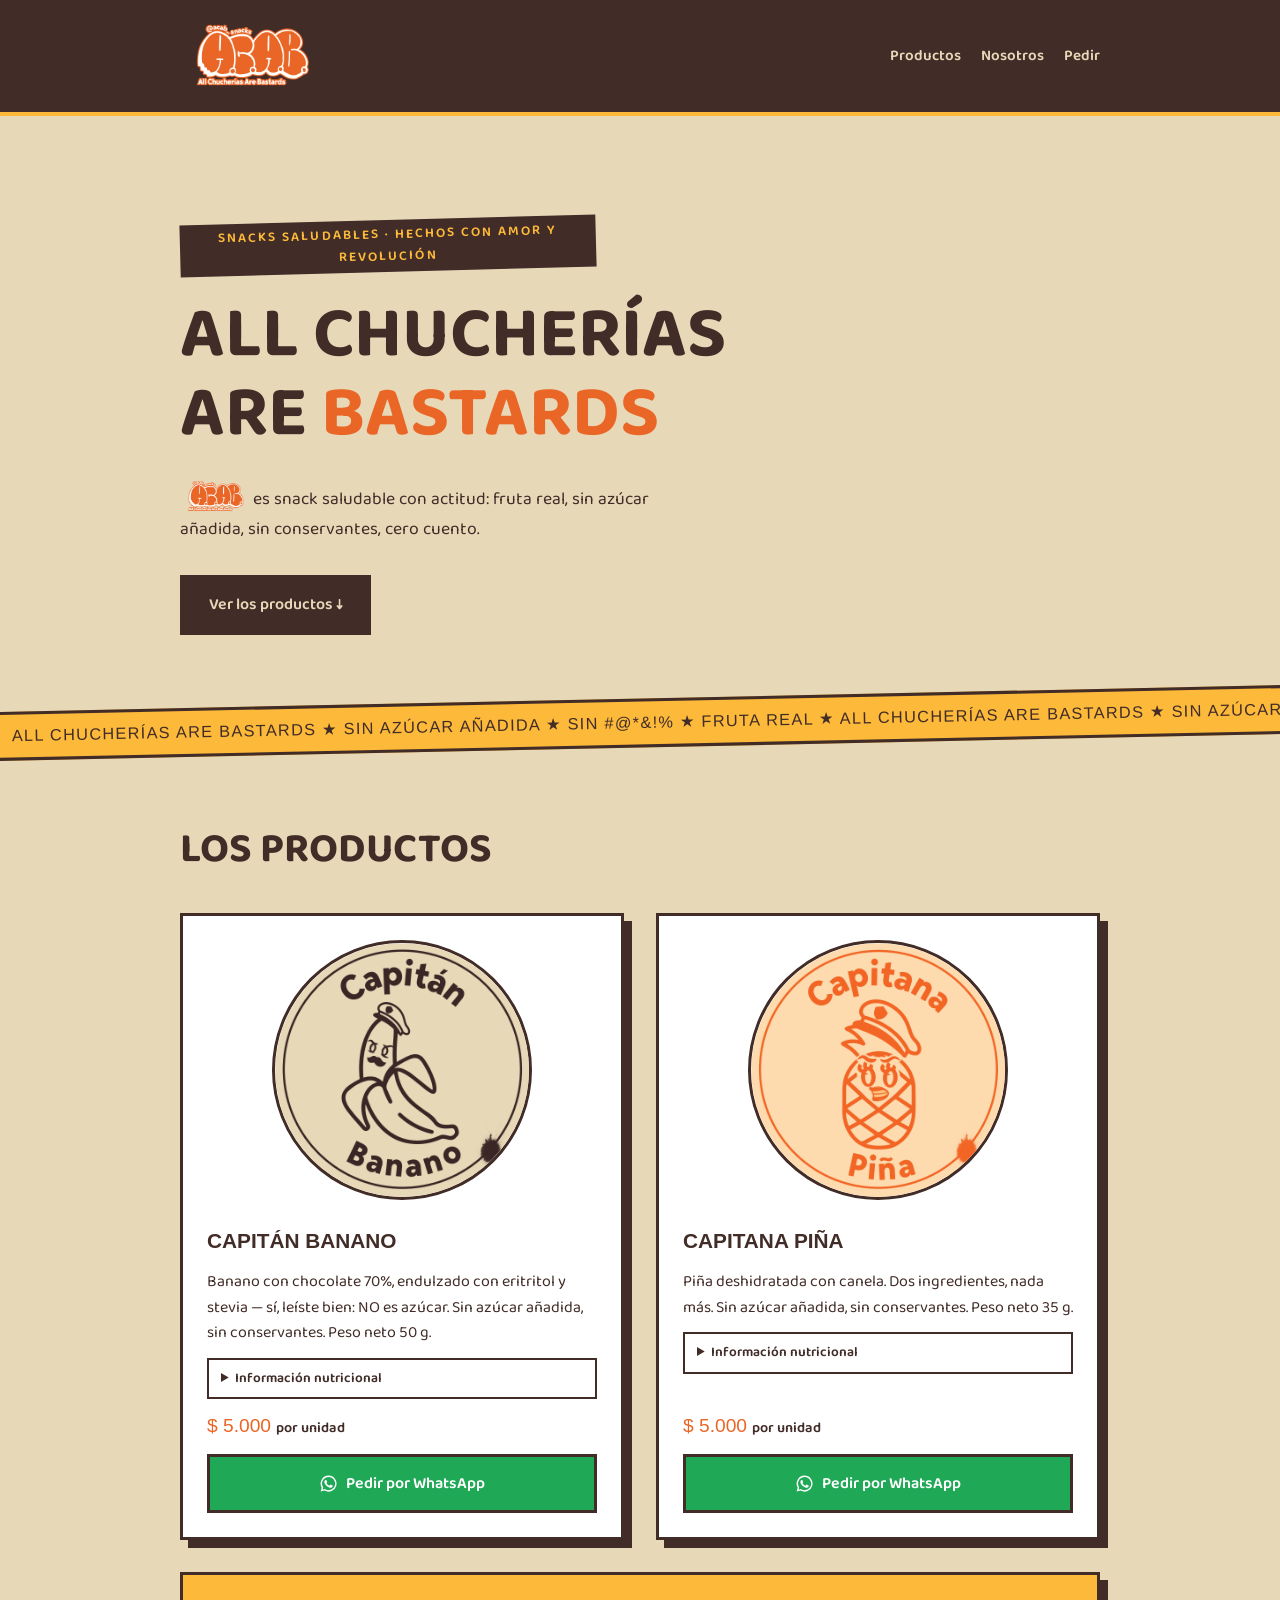
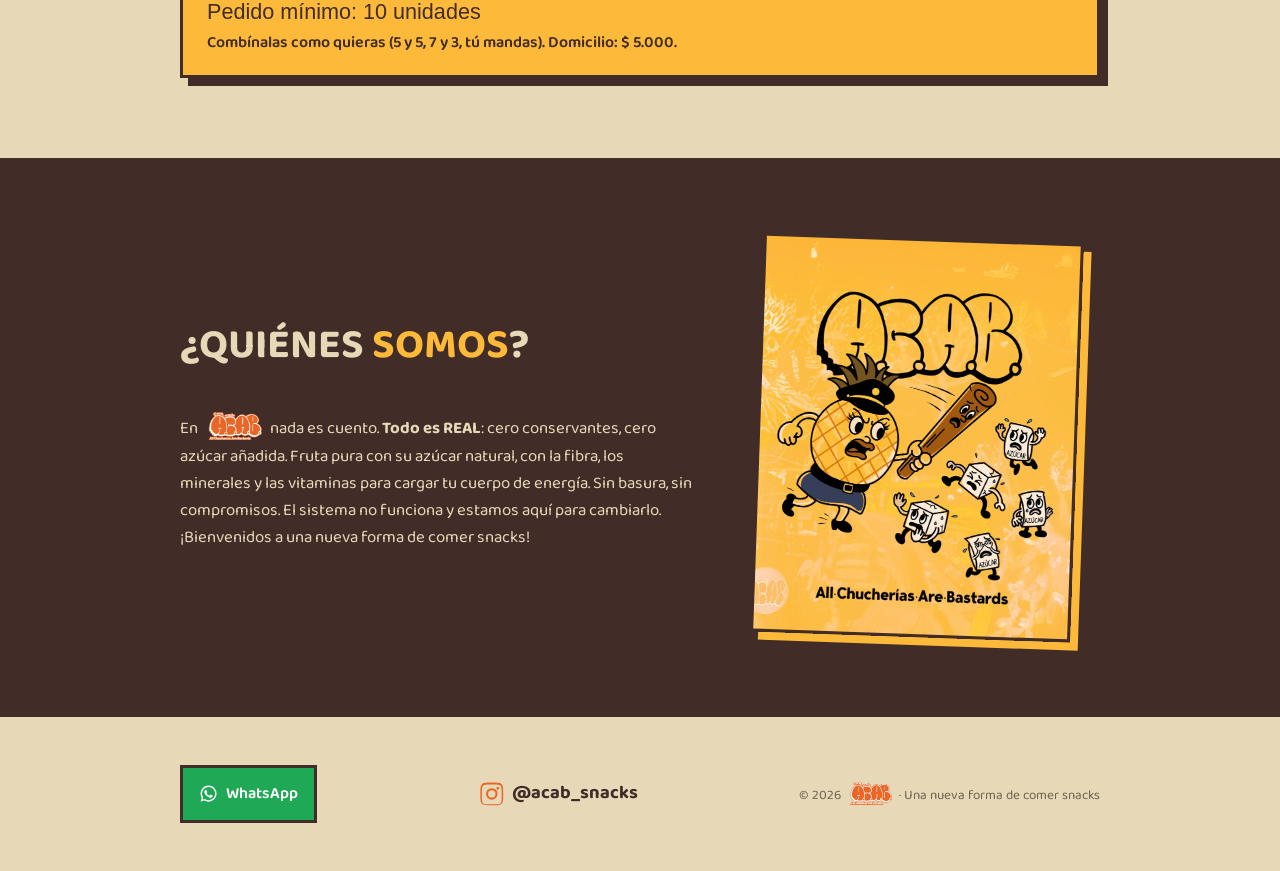
==== index.html @ b8d3a930 "Dejar el domicilio escueto: Domicilio: $5.000 Co-Authored-By: Claude Fable 5 <noreply@anthropic.com>" ====
<!doctype html>
<html lang="es">
<head>
<meta charset="utf-8">
<meta name="viewport" content="width=device-width, initial-scale=1">
<title>ACAB — All Chucherías Are Bastards | Snacks saludables</title>
<meta name="description" content="ACAB: snacks saludables con actitud. Fruta real, sin azúcar añadida, cero cuento. Pide por WhatsApp.">

<!-- ============================================================
  DATOS EDITABLES POR LOS DUEÑOS:
  - WHATSAPP: constante en el <script> al final.
  - PRECIOS: los <p class="precio"> y la .nota-pedido (cambian en 2027).
  - Colores: variables :root. Fuente de todo lo demás: brand/.
============================================================ -->

<link rel="preconnect" href="https://fonts.googleapis.com">
<link rel="preconnect" href="https://fonts.gstatic.com" crossorigin>
<link href="https://fonts.googleapis.com/css2?family=Permanent+Marker&family=Baloo+2:wght@400;600;700&display=swap" rel="stylesheet">

<style>
  :root{
    /* Colores de marca (muestreados de brand/: logo y empaques) */
    --tinta:   #412C27;   /* marrón chocolate (logo empaque) */
    --papel:   #E7D8B8;   /* crema (sello Capitán Banano) */
    --tape:    #FCB93A;   /* amarillo piña */
    --acento:  #EA6627;   /* naranja logo */
    --wa:      #1fa855;   /* verde WhatsApp */
  }
  *{ box-sizing:border-box; margin:0; padding:0; }
  html{ scroll-behavior:smooth; }
  body{
    font-family:"Baloo 2", system-ui, sans-serif;
    background:var(--papel);
    color:var(--tinta);
    line-height:1.6;
    overflow-x:hidden; /* la cinta rotada sobresale del viewport */
  }
  h1,h2,.display{ font-family:"Permanent Marker", "Baloo 2", sans-serif; line-height:1.1; text-transform:uppercase; }
  a{ color:inherit; }
  :focus-visible{ outline:3px solid var(--acento); outline-offset:3px; }
  .wrap{ max-width:960px; margin:0 auto; padding:0 1.25rem; }
  .acab-inline{ height:2.1em; width:auto; vertical-align:-.65em; }

  /* ---------- header ---------- */
  header{
    position:sticky; top:0; z-index:10;
    background:var(--tinta); color:var(--papel);
    border-bottom:4px solid var(--tape);
  }
  header .wrap{ display:flex; align-items:center; justify-content:space-between; padding:.75rem 1.25rem; }
  .logo img{ display:block; height:88px; width:auto; padding:.4rem 0; }
  @media (max-width:560px){
    .logo img{ height:56px; }
    nav{ gap:.75rem; }
    nav a{ font-size:.85rem; }
  }
  nav{ display:flex; gap:1.25rem; align-items:center; }
  nav a{ text-decoration:none; font-weight:600; font-size:.95rem; }
  nav a:hover{ color:var(--tape); }

  /* ---------- hero ---------- */
  .hero{ padding:5rem 0 4rem; }
  .hero .eyebrow{
    display:inline-block; background:var(--tinta); color:var(--tape);
    font-weight:600; font-size:.85rem; letter-spacing:.15em; text-transform:uppercase;
    text-align:center; padding:.25rem .75rem; margin-bottom:1.5rem; transform:rotate(-1.5deg);
  }
  .hero h1{ font-size:clamp(2.4rem, 7vw, 4.5rem); max-width:14ch; }
  .hero h1 span{ color:var(--acento); }
  .hero p{ max-width:52ch; margin:1.5rem 0 2rem; font-size:1.1rem; }
  .btn{
    display:inline-block; text-decoration:none; font-weight:600;
    background:var(--tinta); color:var(--papel);
    padding:.9rem 1.6rem; border:3px solid var(--tinta);
  }
  .btn:hover{ background:var(--papel); color:var(--tinta); }

  /* ---------- cinta marquee (elemento firma) ---------- */
  .tape{
    background:var(--tape); color:var(--tinta);
    border-top:3px solid var(--tinta); border-bottom:3px solid var(--tinta);
    transform:rotate(-1.2deg) scale(1.02);
    overflow:hidden; white-space:nowrap; padding:.5rem 0 .5rem 1.5rem;
    font-family:"Permanent Marker",sans-serif; text-transform:uppercase; font-size:1rem; letter-spacing:.08em;
  }
  .tape span{ display:inline-block; animation:cinta 55s linear infinite; }
  @keyframes cinta{ from{transform:translateX(0)} to{transform:translateX(-50%)} }
  @media (prefers-reduced-motion: reduce){
    .tape span{ animation:none; }
    html{ scroll-behavior:auto; }
  }

  /* ---------- productos ---------- */
  .productos{ padding:5rem 0; }
  .productos h2, .nosotros h2{ font-size:clamp(1.8rem,4vw,2.6rem); margin-bottom:2.5rem; }
  .grid{ display:grid; grid-template-columns:1fr 1fr; gap:2rem; }
  @media (max-width:700px){ .grid{ grid-template-columns:1fr; } }
  .producto{
    border:3px solid var(--tinta); background:#fff;
    display:flex; flex-direction:column;
    box-shadow:8px 8px 0 var(--tinta);
  }
  .producto > img{
    aspect-ratio:1; width:65%; max-width:260px; object-fit:cover;
    margin:1.5rem auto 0; border-radius:50%;
    border:3px solid var(--tinta);
  }
  .producto .info{ padding:1.5rem; display:flex; flex-direction:column; gap:.75rem; flex:1; }
  .producto h3{ font-family:"Permanent Marker",sans-serif; text-transform:uppercase; font-size:1.3rem; }
  .precio{ font-family:"Permanent Marker",sans-serif; color:var(--acento); font-size:1.2rem; margin-top:auto; }
  .precio small{ font-family:"Baloo 2",sans-serif; color:var(--tinta); font-weight:600; font-size:.75em; }

  /* etiqueta nutricional desplegable */
  .nutri{ font-size:.85rem; border:2px solid var(--tinta); }
  .nutri summary{ cursor:pointer; font-weight:600; padding:.5rem .75rem; }
  .nutri[open] summary{ border-bottom:2px solid var(--tinta); }
  .nutri > div{ padding:.5rem .75rem .75rem; }
  .nutri table{ width:100%; border-collapse:collapse; margin:.25rem 0 .5rem; }
  .nutri td, .nutri th{ padding:.15rem 0; border-bottom:1px solid #d9cfb5; text-align:left; }
  .nutri td:nth-child(2), .nutri th:nth-child(2),
  .nutri td:nth-child(3), .nutri th:nth-child(3){ text-align:right; white-space:nowrap; }

  .nota-pedido{
    margin-top:2rem; padding:1.25rem 1.5rem;
    background:var(--tape); border:3px solid var(--tinta);
    box-shadow:8px 8px 0 var(--tinta); font-weight:600;
  }
  .nota-pedido strong{ display:block; font-family:"Permanent Marker",sans-serif; font-size:1.35rem; font-weight:400; }
  .btn-wa{
    display:flex; align-items:center; justify-content:center; gap:.5rem;
    text-decoration:none; font-weight:600;
    background:var(--wa); color:#fff; padding:.85rem 1rem;
    border:3px solid var(--tinta);
  }
  .btn-wa:hover{ filter:brightness(1.1); }
  .btn-wa svg{ width:1.2em; height:1.2em; fill:currentColor; }

  /* ---------- nosotros ---------- */
  .nosotros{ background:var(--tinta); color:var(--papel); padding:5rem 0; }
  .nosotros .wrap{ display:grid; grid-template-columns:1.4fr 1fr; gap:2.5rem; align-items:center; }
  @media (max-width:700px){ .nosotros .wrap{ grid-template-columns:1fr; } }
  .nosotros h2 span{ color:var(--tape); }
  .nosotros p{ max-width:60ch; font-size:1.05rem; }
  .nosotros .sticker{
    width:100%; max-width:320px; justify-self:center;
    border:3px solid var(--tinta); box-shadow:8px 8px 0 var(--tape);
    transform:rotate(2deg);
  }

  /* instagram footer */
  .ig{ display:inline-flex; align-items:center; gap:.45rem; font-weight:700; font-size:1.15rem; text-decoration:none; }
  .ig:hover{ color:var(--acento); }
  .ig svg{ width:1.5em; height:1.5em; fill:var(--acento); }

  /* ---------- footer ---------- */
  footer{ padding:3rem 0; }
  footer .wrap{ display:flex; flex-wrap:wrap; gap:1rem; justify-content:space-between; align-items:center; }
  footer small{ color:#6b6250; }
</style>
</head>
<body>

<header>
  <div class="wrap">
    <a class="logo" href="#"><img src="assets/img/logo.png" alt="ACAB — All Chucherías Are Bastards"></a>
    <nav>
      <a href="#productos">Productos</a>
      <a href="#nosotros">Nosotros</a>
      <a href="#" data-wa data-msg="Hola, quiero hacer un pedido de 10 unidades: 5 Capitán Banano y 5 Capitana Piña">Pedir</a>
    </nav>
  </div>
</header>

<main>
  <section class="hero">
    <div class="wrap">
      <p class="eyebrow">Snacks saludables · Hechos con amor y revolución</p>
      <h1>All Chucherías Are <span>Bastards</span></h1>
      <p><img class="acab-inline" src="assets/img/logo.png" alt="ACAB"> es snack
      saludable con actitud: fruta real, sin azúcar añadida, sin conservantes, cero cuento.</p>
      <a class="btn" href="#productos">Ver los productos ↓</a>
    </div>
  </section>

  <div class="tape" aria-hidden="true">
    <span>ALL CHUCHERÍAS ARE BASTARDS ★ SIN AZÚCAR AÑADIDA ★ SIN #@*&amp;!% ★ FRUTA REAL ★ ALL CHUCHERÍAS ARE BASTARDS ★ SIN AZÚCAR AÑADIDA ★ SIN #@*&amp;!% ★ FRUTA REAL ★ ALL CHUCHERÍAS ARE BASTARDS ★ SIN AZÚCAR AÑADIDA ★ SIN #@*&amp;!% ★ FRUTA REAL ★ ALL CHUCHERÍAS ARE BASTARDS ★ SIN AZÚCAR AÑADIDA ★ SIN #@*&amp;!% ★ FRUTA REAL ★&nbsp;</span>
  </div>

  <section class="productos" id="productos">
    <div class="wrap">
      <h2>Los productos</h2>
      <div class="grid">

        <article class="producto">
          <img src="assets/img/sello-banano.png" alt="Sello de Capitán Banano: un banano con gorra de capitán y bigote">
          <div class="info">
            <h3>Capitán Banano</h3>
            <p>Banano con chocolate 70%, endulzado con eritritol y stevia — sí, leíste
            bien: NO es azúcar. Sin azúcar añadida, sin conservantes. Peso neto 50&nbsp;g.</p>
            <details class="nutri">
              <summary>Información nutricional</summary>
              <div>
                <p>Tamaño de porción: 1 paquete (50 g)</p>
                <table>
                  <tr><th></th><th>Cantidad</th><th>% VD</th></tr>
                  <tr><td>Calorías</td><td>172.6 kcal</td><td>–</td></tr>
                  <tr><td>Grasa total</td><td>3.1 g</td><td>5%</td></tr>
                  <tr><td>Grasas saturadas</td><td>2.0 g</td><td>10%</td></tr>
                  <tr><td>Carbohidratos</td><td>39.4 g</td><td>14%</td></tr>
                  <tr><td>Fructosa</td><td>19.6 g</td><td>40%</td></tr>
                  <tr><td>Azúcar añadida</td><td>0 g</td><td>0%</td></tr>
                  <tr><td>Fibra</td><td>4.8 g</td><td>18%</td></tr>
                  <tr><td>Proteína</td><td>2.1 g</td><td>4%</td></tr>
                  <tr><td>Vitamina C</td><td>2.9 mg</td><td>3%</td></tr>
                  <tr><td>Calcio</td><td>6.3 mg</td><td>0%</td></tr>
                  <tr><td>Potasio</td><td>619.4 mg</td><td>13%</td></tr>
                  <tr><td>Fósforo</td><td>30.8 mg</td><td>3%</td></tr>
                  <tr><td>Hierro</td><td>0.7 mg</td><td>4%</td></tr>
                </table>
                <p><strong>Ingredientes:</strong> banano, chocolate 70%
                (masa de cacao, eritritol y stevia).</p>
              </div>
            </details>
            <p class="precio">$ 5.000 <small>por unidad</small></p>
            <a class="btn-wa" href="#" data-wa data-msg="Hola, quiero pedir 10 unidades de Capitán Banano">
              <svg viewBox="0 0 24 24" aria-hidden="true"><path d="M12 2a10 10 0 0 0-8.6 15.1L2 22l5-1.3A10 10 0 1 0 12 2Zm0 18.2a8.2 8.2 0 0 1-4.2-1.2l-.3-.2-3 .8.8-2.9-.2-.3A8.2 8.2 0 1 1 12 20.2Zm4.5-6.1c-.2-.1-1.5-.7-1.7-.8s-.4-.1-.6.1-.6.8-.8 1-.3.2-.5.1a6.7 6.7 0 0 1-2-1.2 7.5 7.5 0 0 1-1.4-1.7c-.1-.2 0-.4.1-.5l.4-.4.2-.4a.5.5 0 0 0 0-.4c0-.1-.6-1.4-.8-1.9s-.4-.4-.6-.4h-.5a1 1 0 0 0-.7.3 2.9 2.9 0 0 0-.9 2.1 5 5 0 0 0 1 2.7 11.4 11.4 0 0 0 4.4 3.9 14.8 14.8 0 0 0 1.5.5 3.6 3.6 0 0 0 1.6.1 2.7 2.7 0 0 0 1.7-1.2 2.1 2.1 0 0 0 .2-1.2c-.1-.1-.2-.2-.4-.3Z"/></svg>
              Pedir por WhatsApp
            </a>
          </div>
        </article>

        <article class="producto">
          <img src="assets/img/sello-pina.png" alt="Sello de Capitana Piña: una piña con gorra de capitana">
          <div class="info">
            <h3>Capitana Piña</h3>
            <p>Piña deshidratada con canela. Dos ingredientes, nada más. Sin azúcar
            añadida, sin conservantes. Peso neto 35&nbsp;g.</p>
            <details class="nutri">
              <summary>Información nutricional</summary>
              <div>
                <p>Tamaño de porción: 1 paquete (35 g)</p>
                <table>
                  <tr><th></th><th>Cantidad</th><th>% VD</th></tr>
                  <tr><td>Calorías</td><td>100.1 kcal</td><td>–</td></tr>
                  <tr><td>Grasa total</td><td>0.2 g</td><td>0%</td></tr>
                  <tr><td>Carbohidratos</td><td>27.0 g</td><td>10%</td></tr>
                  <tr><td>Fructosa</td><td>19.2 g</td><td>39%</td></tr>
                  <tr><td>Azúcar añadida</td><td>0 g</td><td>0%</td></tr>
                  <tr><td>Fibra</td><td>3.4 g</td><td>13%</td></tr>
                  <tr><td>Proteína</td><td>1.2 g</td><td>2%</td></tr>
                  <tr><td>Sodio</td><td>2.2 mg</td><td>0%</td></tr>
                  <tr><td>Vitamina C</td><td>92.8 mg</td><td>104%</td></tr>
                  <tr><td>Cobre</td><td>0.2 mg</td><td>12%</td></tr>
                  <tr><td>Potasio</td><td>211.5 mg</td><td>5%</td></tr>
                  <tr><td>Magnesio</td><td>23.3 mg</td><td>6%</td></tr>
                  <tr><td>Hierro</td><td>0.7 mg</td><td>4%</td></tr>
                  <tr><td>Vitamina B6</td><td>0.2 mg</td><td>12%</td></tr>
                </table>
                <p><strong>Ingredientes:</strong> piña, canela.</p>
              </div>
            </details>
            <p class="precio">$ 5.000 <small>por unidad</small></p>
            <a class="btn-wa" href="#" data-wa data-msg="Hola, quiero pedir 10 unidades de Capitana Piña">
              <svg viewBox="0 0 24 24" aria-hidden="true"><path d="M12 2a10 10 0 0 0-8.6 15.1L2 22l5-1.3A10 10 0 1 0 12 2Zm0 18.2a8.2 8.2 0 0 1-4.2-1.2l-.3-.2-3 .8.8-2.9-.2-.3A8.2 8.2 0 1 1 12 20.2Zm4.5-6.1c-.2-.1-1.5-.7-1.7-.8s-.4-.1-.6.1-.6.8-.8 1-.3.2-.5.1a6.7 6.7 0 0 1-2-1.2 7.5 7.5 0 0 1-1.4-1.7c-.1-.2 0-.4.1-.5l.4-.4.2-.4a.5.5 0 0 0 0-.4c0-.1-.6-1.4-.8-1.9s-.4-.4-.6-.4h-.5a1 1 0 0 0-.7.3 2.9 2.9 0 0 0-.9 2.1 5 5 0 0 0 1 2.7 11.4 11.4 0 0 0 4.4 3.9 14.8 14.8 0 0 0 1.5.5 3.6 3.6 0 0 0 1.6.1 2.7 2.7 0 0 0 1.7-1.2 2.1 2.1 0 0 0 .2-1.2c-.1-.1-.2-.2-.4-.3Z"/></svg>
              Pedir por WhatsApp
            </a>
          </div>
        </article>

      </div>

      <p class="nota-pedido"><strong>Pedido mínimo: 10 unidades</strong>
      Combínalas como quieras (5 y 5, 7 y 3, tú mandas).
      Domicilio: $ 5.000.</p>
    </div>
  </section>

  <section class="nosotros" id="nosotros">
    <div class="wrap">
      <div>
        <h2>¿Quiénes <span>somos</span>?</h2>
        <p>En <img class="acab-inline" src="assets/img/logo.png" alt="ACAB"> nada es
        cuento. <strong>Todo es REAL</strong>: cero conservantes, cero azúcar añadida.
        Fruta pura con su azúcar natural, con la fibra, los minerales y las vitaminas
        para cargar tu cuerpo de energía. Sin basura, sin compromisos. El sistema no
        funciona y estamos aquí para cambiarlo. ¡Bienvenidos a una nueva forma de
        comer snacks!</p>
      </div>
      <img class="sticker" src="assets/img/capitana-pina.jpg" alt="Capitana Piña persiguiendo cubos de azúcar con un bate de canela">
    </div>
  </section>
</main>

<footer>
  <div class="wrap">
    <a class="btn-wa" href="#" data-wa data-msg="Hola, quiero hacer un pedido de 10 unidades: 5 Capitán Banano y 5 Capitana Piña" style="display:inline-flex">
      <svg viewBox="0 0 24 24" aria-hidden="true"><path d="M12 2a10 10 0 0 0-8.6 15.1L2 22l5-1.3A10 10 0 1 0 12 2Zm0 18.2a8.2 8.2 0 0 1-4.2-1.2l-.3-.2-3 .8.8-2.9-.2-.3A8.2 8.2 0 1 1 12 20.2Zm4.5-6.1c-.2-.1-1.5-.7-1.7-.8s-.4-.1-.6.1-.6.8-.8 1-.3.2-.5.1a6.7 6.7 0 0 1-2-1.2 7.5 7.5 0 0 1-1.4-1.7c-.1-.2 0-.4.1-.5l.4-.4.2-.4a.5.5 0 0 0 0-.4c0-.1-.6-1.4-.8-1.9s-.4-.4-.6-.4h-.5a1 1 0 0 0-.7.3 2.9 2.9 0 0 0-.9 2.1 5 5 0 0 0 1 2.7 11.4 11.4 0 0 0 4.4 3.9 14.8 14.8 0 0 0 1.5.5 3.6 3.6 0 0 0 1.6.1 2.7 2.7 0 0 0 1.7-1.2 2.1 2.1 0 0 0 .2-1.2c-.1-.1-.2-.2-.4-.3Z"/></svg>
      WhatsApp
    </a>
    <a class="ig" href="https://instagram.com/acab_snacks" target="_blank" rel="noopener">
      <svg viewBox="0 0 24 24" aria-hidden="true"><path d="M12 2.2c3.2 0 3.6 0 4.9.1 1.2.1 1.8.2 2.2.4.6.2 1 .5 1.4.9.4.4.7.8.9 1.4.2.4.4 1 .4 2.2.1 1.3.1 1.7.1 4.9s0 3.6-.1 4.9c-.1 1.2-.2 1.8-.4 2.2-.2.6-.5 1-.9 1.4-.4.4-.8.7-1.4.9-.4.2-1 .4-2.2.4-1.3.1-1.7.1-4.9.1s-3.6 0-4.9-.1c-1.2-.1-1.8-.2-2.2-.4-.6-.2-1-.5-1.4-.9-.4-.4-.7-.8-.9-1.4-.2-.4-.4-1-.4-2.2-.1-1.3-.1-1.7-.1-4.9s0-3.6.1-4.9c.1-1.2.2-1.8.4-2.2.2-.6.5-1 .9-1.4.4-.4.8-.7 1.4-.9.4-.2 1-.4 2.2-.4 1.3-.1 1.7-.1 4.9-.1Zm0 1.8c-3.1 0-3.5 0-4.8.1-1.1.1-1.5.2-1.8.3-.4.2-.7.3-1 .6-.3.3-.5.6-.6 1-.1.3-.3.7-.3 1.8-.1 1.3-.1 1.7-.1 4.8s0 3.5.1 4.8c.1 1.1.2 1.5.3 1.8.2.4.3.7.6 1 .3.3.6.5 1 .6.3.1.7.3 1.8.3 1.3.1 1.7.1 4.8.1s3.5 0 4.8-.1c1.1-.1 1.5-.2 1.8-.3.4-.2.7-.3 1-.6.3-.3.5-.6.6-1 .1-.3.3-.7.3-1.8.1-1.3.1-1.7.1-4.8s0-3.5-.1-4.8c-.1-1.1-.2-1.5-.3-1.8-.2-.4-.3-.7-.6-1-.3-.3-.6-.5-1-.6-.3-.1-.7-.3-1.8-.3-1.3-.1-1.7-.1-4.8-.1Zm0 3.1a5 5 0 1 1 0 10 5 5 0 0 1 0-10Zm0 1.8a3.2 3.2 0 1 0 0 6.4 3.2 3.2 0 0 0 0-6.4Zm5.2-2.9a1.2 1.2 0 1 1 0 2.4 1.2 1.2 0 0 1 0-2.4Z"/></svg>
      @acab_snacks
    </a>
    <small>© 2026 <img class="acab-inline" src="assets/img/logo.png" alt="ACAB"> · Una nueva forma de comer snacks</small>
  </div>
</footer>

<script>
  // Código de país + número, sin "+" ni espacios.
  const WHATSAPP = "573124931789";
  document.querySelectorAll("[data-wa]").forEach(a => {
    a.href = `https://wa.me/${WHATSAPP}?text=${encodeURIComponent(a.dataset.msg)}`;
  });
</script>

</body>
</html>
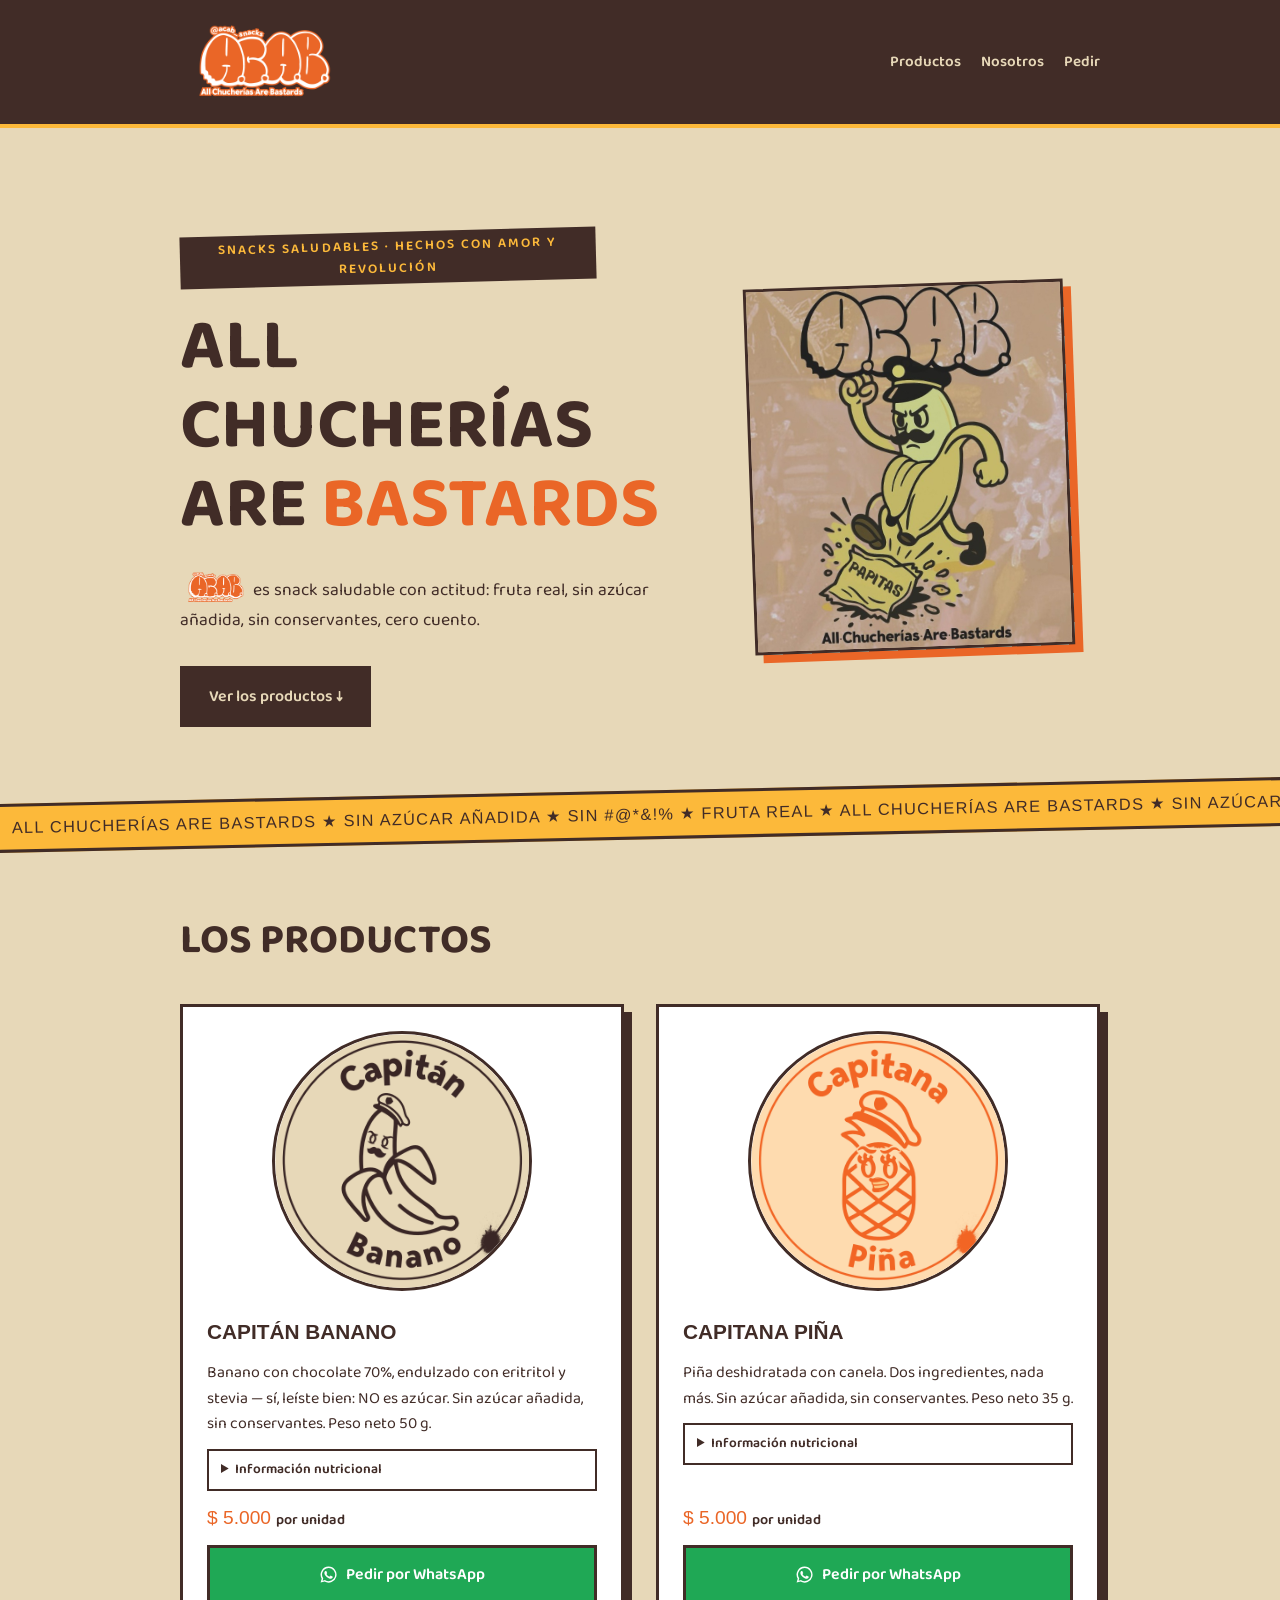
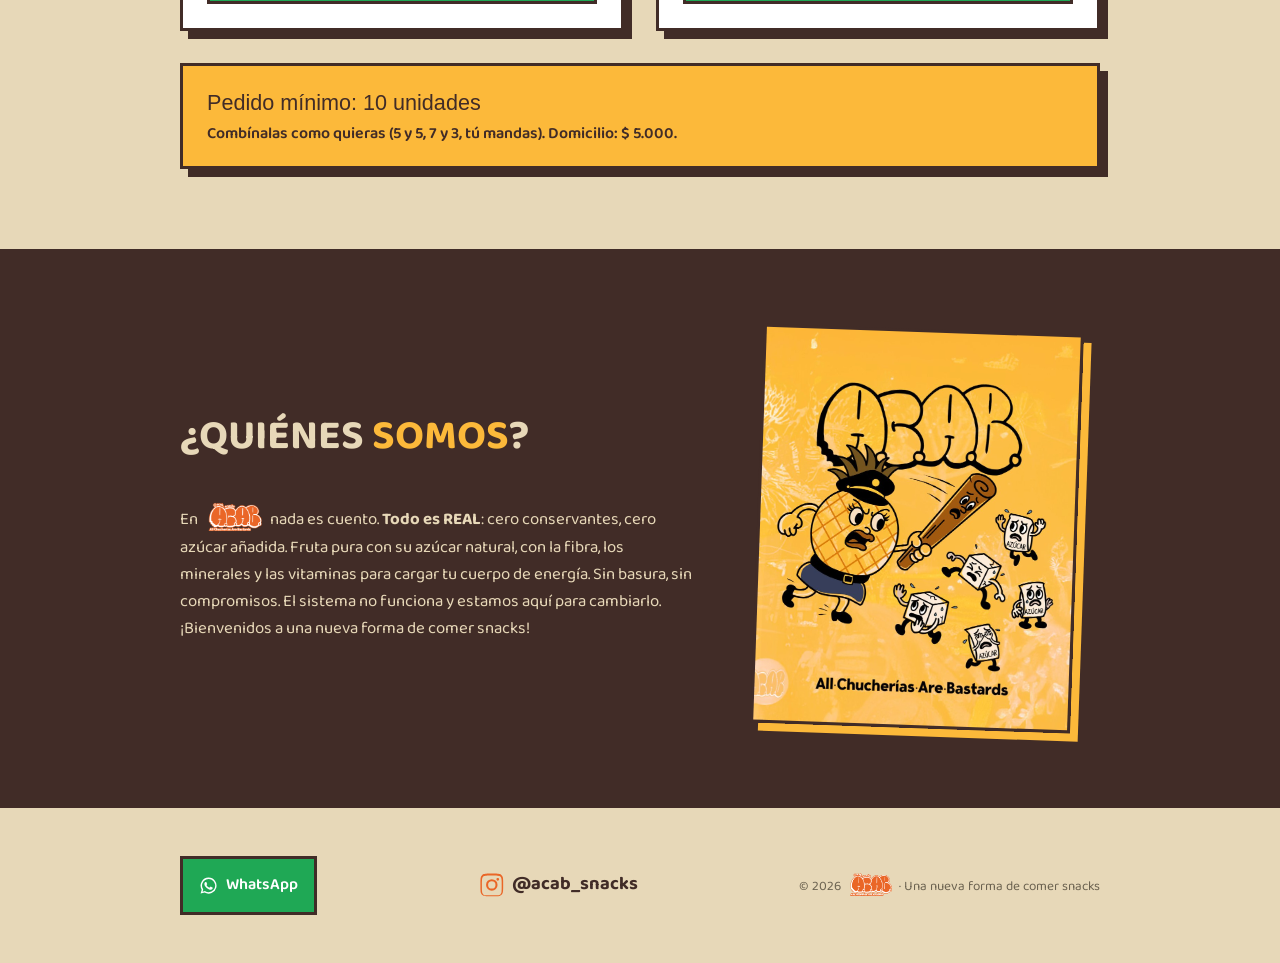
==== commit 5121c3d0: "Sticker de Capitan Banano en el hero y logo del header mas grande - Nueva imagen comica (brand/banan" ====
--- a/index.html
+++ b/index.html
@@ -28,6 +28,7 @@
   }
   *{ box-sizing:border-box; margin:0; padding:0; }
   html{ scroll-behavior:smooth; }
+  section[id]{ scroll-margin-top:130px; } /* altura del header pegajoso */
   body{
     font-family:"Baloo 2", system-ui, sans-serif;
     background:var(--papel);
@@ -48,7 +49,7 @@
     border-bottom:4px solid var(--tape);
   }
   header .wrap{ display:flex; align-items:center; justify-content:space-between; padding:.75rem 1.25rem; }
-  .logo img{ display:block; height:88px; width:auto; padding:.4rem 0; }
+  .logo img{ display:block; height:100px; width:auto; padding:.4rem 0; }
   @media (max-width:560px){
     .logo img{ height:56px; }
     nav{ gap:.75rem; }
@@ -60,6 +61,8 @@
 
   /* ---------- hero ---------- */
   .hero{ padding:5rem 0 4rem; }
+  .hero .wrap{ display:grid; grid-template-columns:1.3fr 1fr; gap:2.5rem; align-items:center; }
+  @media (max-width:700px){ .hero .wrap{ grid-template-columns:1fr; } }
   .hero .eyebrow{
     display:inline-block; background:var(--tinta); color:var(--tape);
     font-weight:600; font-size:.85rem; letter-spacing:.15em; text-transform:uppercase;
@@ -141,11 +144,12 @@
   @media (max-width:700px){ .nosotros .wrap{ grid-template-columns:1fr; } }
   .nosotros h2 span{ color:var(--tape); }
   .nosotros p{ max-width:60ch; font-size:1.05rem; }
-  .nosotros .sticker{
+  .sticker{
     width:100%; max-width:320px; justify-self:center;
     border:3px solid var(--tinta); box-shadow:8px 8px 0 var(--tape);
     transform:rotate(2deg);
   }
+  .sticker--izq{ transform:rotate(-2deg); box-shadow:8px 8px 0 var(--acento); }
 
   /* instagram footer */
   .ig{ display:inline-flex; align-items:center; gap:.45rem; font-weight:700; font-size:1.15rem; text-decoration:none; }
@@ -174,11 +178,15 @@
 <main>
   <section class="hero">
     <div class="wrap">
-      <p class="eyebrow">Snacks saludables · Hechos con amor y revolución</p>
-      <h1>All Chucherías Are <span>Bastards</span></h1>
-      <p><img class="acab-inline" src="assets/img/logo.png" alt="ACAB"> es snack
-      saludable con actitud: fruta real, sin azúcar añadida, sin conservantes, cero cuento.</p>
-      <a class="btn" href="#productos">Ver los productos ↓</a>
+      <div>
+        <p class="eyebrow">Snacks saludables · Hechos con amor y revolución</p>
+        <h1>All Chucherías Are <span>Bastards</span></h1>
+        <p><img class="acab-inline" src="assets/img/logo.png" alt="ACAB"> es snack
+        saludable con actitud: fruta real, sin azúcar añadida, sin conservantes, cero cuento.</p>
+        <a class="btn" href="#productos">Ver los productos ↓</a>
+      </div>
+      <img class="sticker sticker--izq" src="assets/img/capitan-banano-post.jpg"
+        alt="Capitán Banano aplastando una bolsa de papitas">
     </div>
   </section>
 
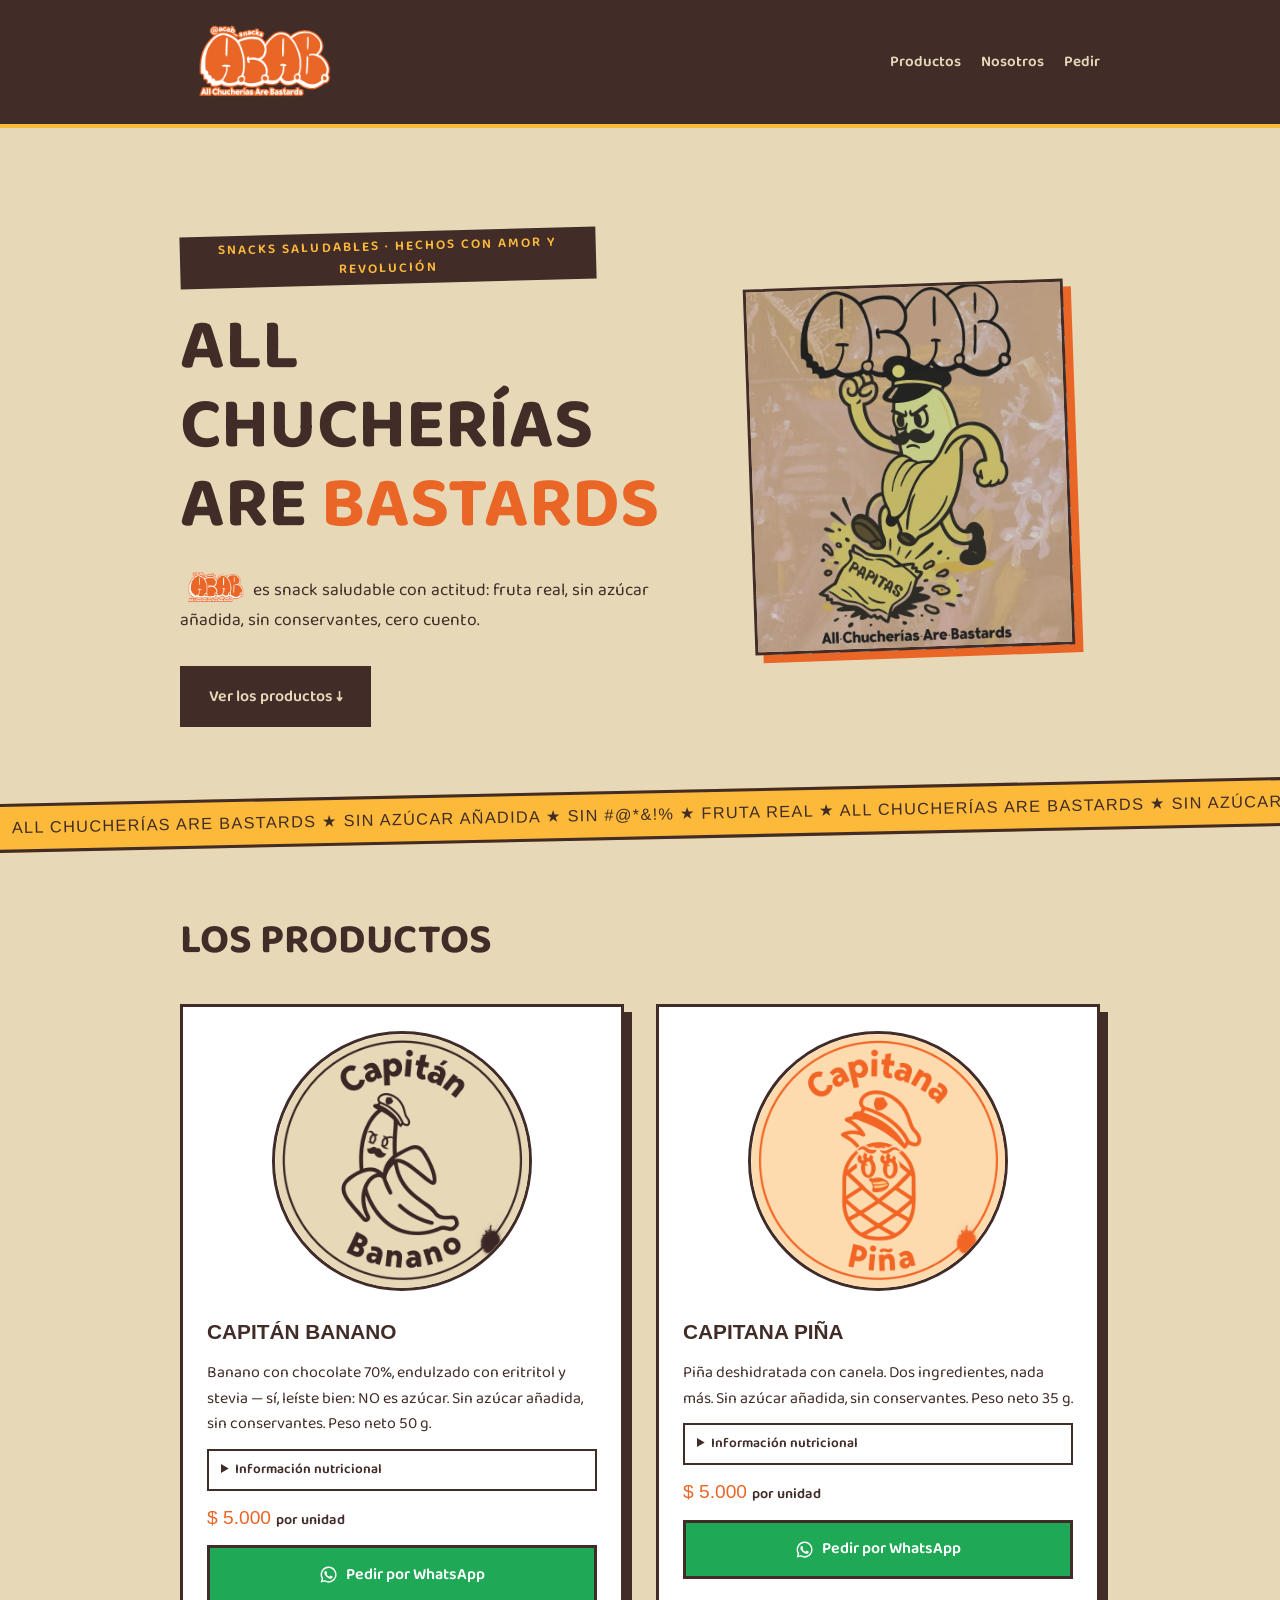
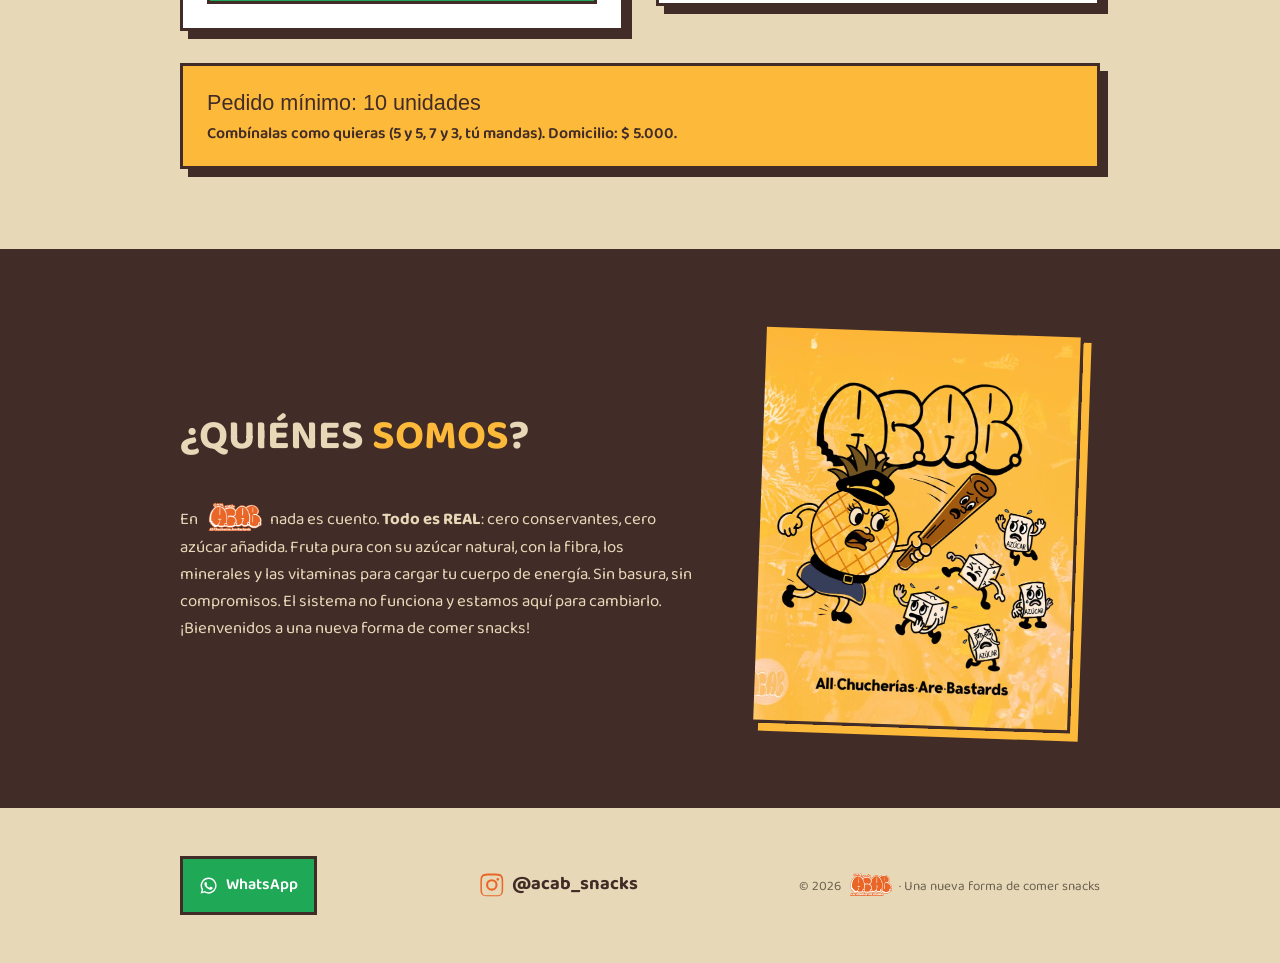
==== commit 3c9bba6f: "No estirar la tarjeta vecina al desplegar la ficha nutricional align-items:start en la grilla de pro" ====
--- a/index.html
+++ b/index.html
@@ -96,7 +96,7 @@
   /* ---------- productos ---------- */
   .productos{ padding:5rem 0; }
   .productos h2, .nosotros h2{ font-size:clamp(1.8rem,4vw,2.6rem); margin-bottom:2.5rem; }
-  .grid{ display:grid; grid-template-columns:1fr 1fr; gap:2rem; }
+  .grid{ display:grid; grid-template-columns:1fr 1fr; gap:2rem; align-items:start; }
   @media (max-width:700px){ .grid{ grid-template-columns:1fr; } }
   .producto{
     border:3px solid var(--tinta); background:#fff;
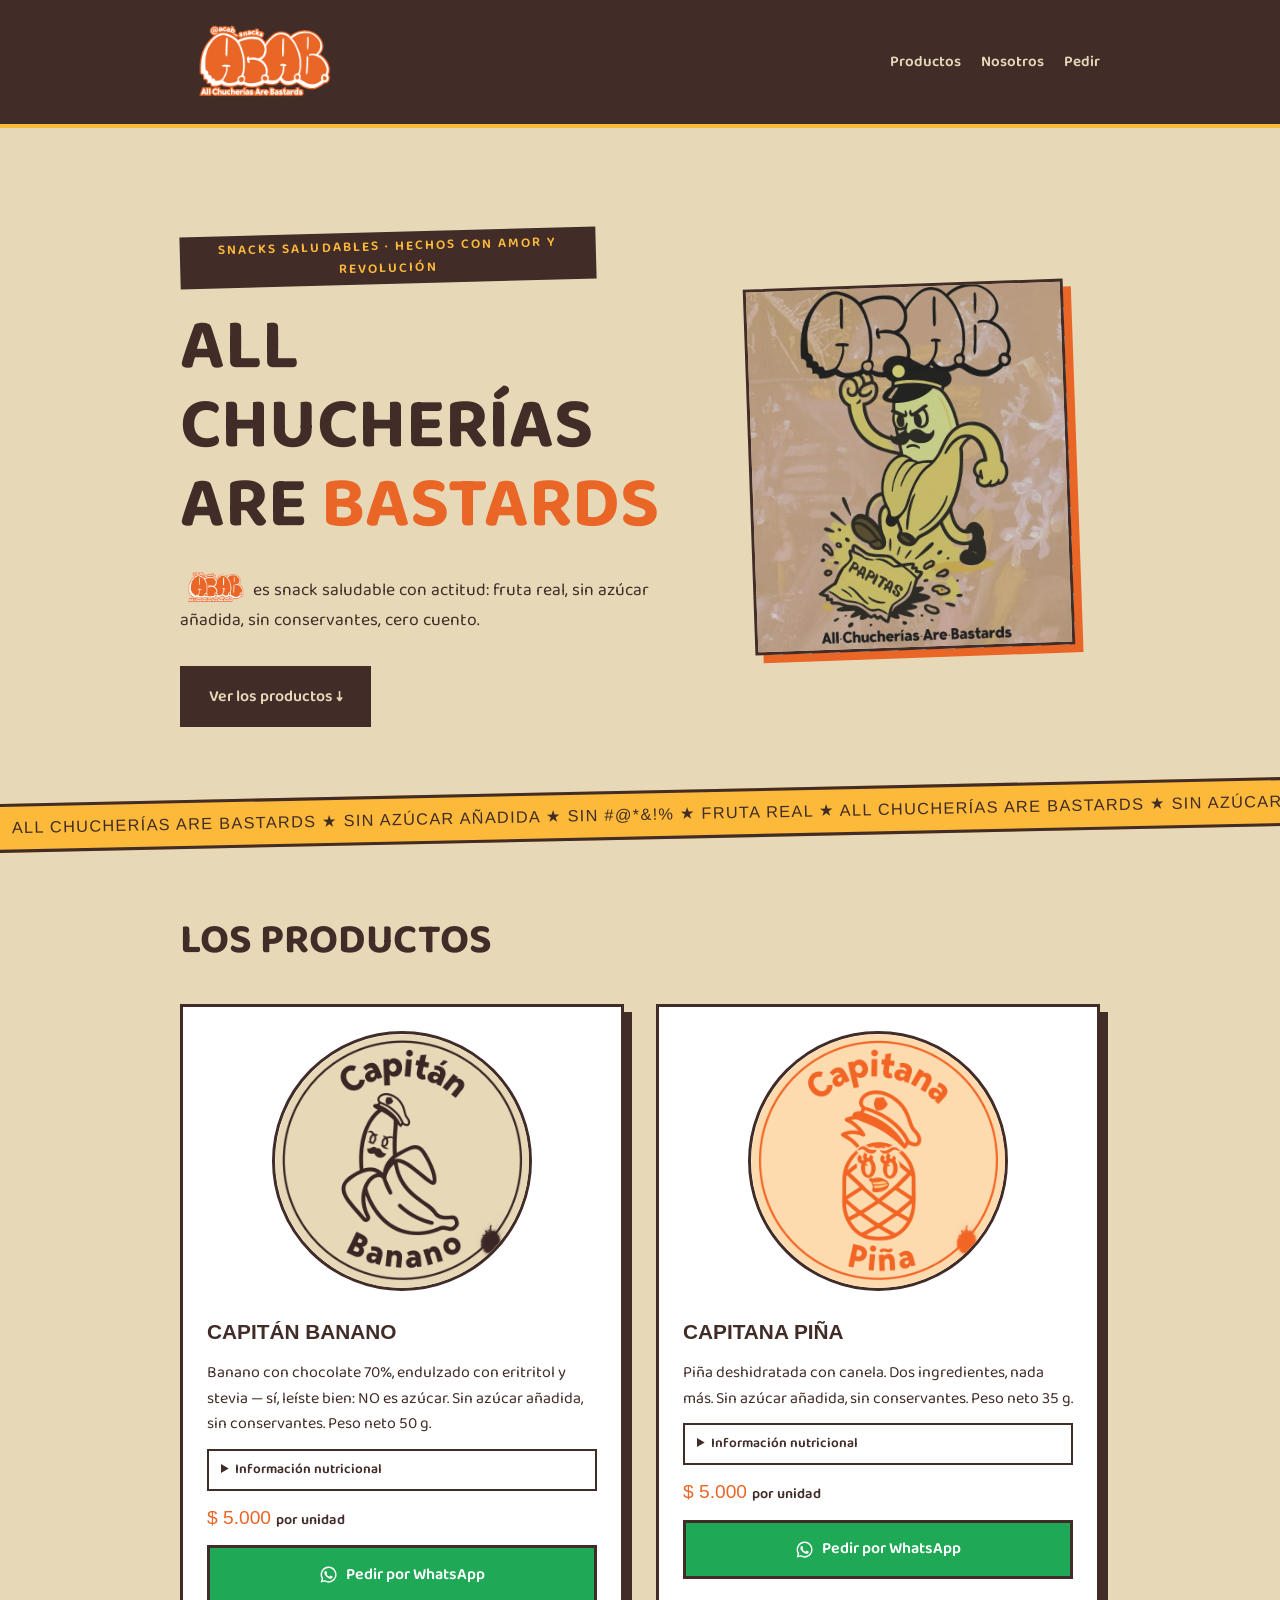
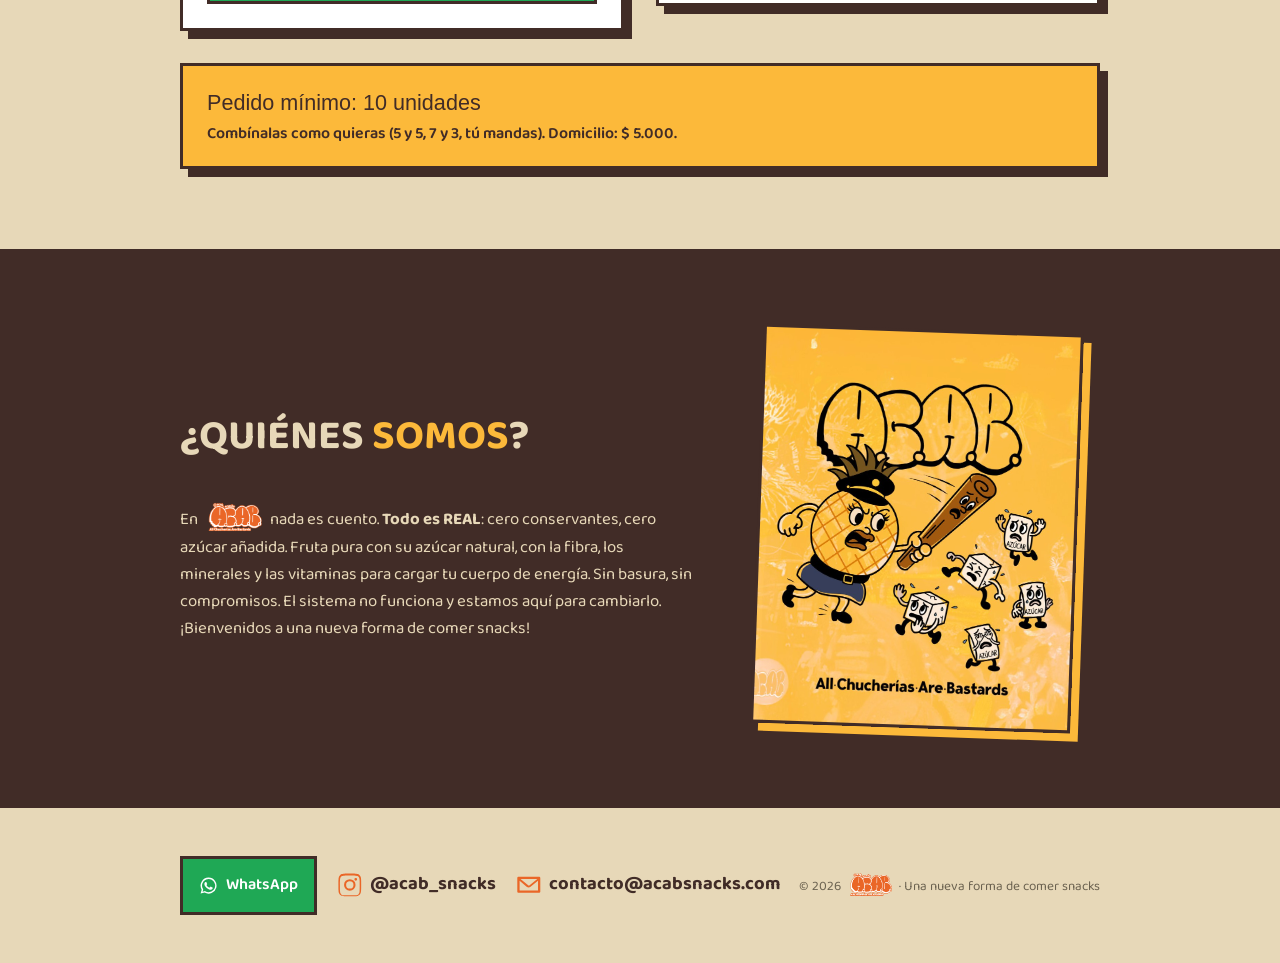
==== commit cc92efd3: "Agregar correo de contacto al footer del landing contacto@acabsnacks.com junto a WhatsApp e Instagra" ====
--- a/index.html
+++ b/index.html
@@ -5,12 +5,22 @@
 <meta name="viewport" content="width=device-width, initial-scale=1">
 <title>ACAB — All Chucherías Are Bastards | Snacks saludables</title>
 <meta name="description" content="ACAB: snacks saludables con actitud. Fruta real, sin azúcar añadida, cero cuento. Pide por WhatsApp.">
+<link rel="icon" href="assets/img/logo.png" type="image/png">
+
+<!-- Open Graph / vista previa al compartir el link (WhatsApp, Instagram...) -->
+<meta property="og:type" content="website">
+<meta property="og:title" content="ACAB - Snacks saludables">
+<meta property="og:description" content="ACAB: snacks saludables con actitud. Fruta real, sin azúcar añadida, cero cuento. Pide por WhatsApp.">
+<meta property="og:image" content="https://acabsnacks.com/assets/img/logo.png">
+<meta property="og:url" content="https://acabsnacks.com/">
+<meta name="twitter:card" content="summary_large_image">
 
 <!-- ============================================================
   DATOS EDITABLES POR LOS DUEÑOS:
   - WHATSAPP: constante en el <script> al final.
   - PRECIOS: los <p class="precio"> y la .nota-pedido (cambian en 2027).
   - Colores: variables :root. Fuente de todo lo demás: brand/.
+  - Dominio: acabsnacks.com (archivo CNAME en la raíz del repo).
 ============================================================ -->
 
 <link rel="preconnect" href="https://fonts.googleapis.com">
@@ -309,6 +319,10 @@
       <svg viewBox="0 0 24 24" aria-hidden="true"><path d="M12 2.2c3.2 0 3.6 0 4.9.1 1.2.1 1.8.2 2.2.4.6.2 1 .5 1.4.9.4.4.7.8.9 1.4.2.4.4 1 .4 2.2.1 1.3.1 1.7.1 4.9s0 3.6-.1 4.9c-.1 1.2-.2 1.8-.4 2.2-.2.6-.5 1-.9 1.4-.4.4-.8.7-1.4.9-.4.2-1 .4-2.2.4-1.3.1-1.7.1-4.9.1s-3.6 0-4.9-.1c-1.2-.1-1.8-.2-2.2-.4-.6-.2-1-.5-1.4-.9-.4-.4-.7-.8-.9-1.4-.2-.4-.4-1-.4-2.2-.1-1.3-.1-1.7-.1-4.9s0-3.6.1-4.9c.1-1.2.2-1.8.4-2.2.2-.6.5-1 .9-1.4.4-.4.8-.7 1.4-.9.4-.2 1-.4 2.2-.4 1.3-.1 1.7-.1 4.9-.1Zm0 1.8c-3.1 0-3.5 0-4.8.1-1.1.1-1.5.2-1.8.3-.4.2-.7.3-1 .6-.3.3-.5.6-.6 1-.1.3-.3.7-.3 1.8-.1 1.3-.1 1.7-.1 4.8s0 3.5.1 4.8c.1 1.1.2 1.5.3 1.8.2.4.3.7.6 1 .3.3.6.5 1 .6.3.1.7.3 1.8.3 1.3.1 1.7.1 4.8.1s3.5 0 4.8-.1c1.1-.1 1.5-.2 1.8-.3.4-.2.7-.3 1-.6.3-.3.5-.6.6-1 .1-.3.3-.7.3-1.8.1-1.3.1-1.7.1-4.8s0-3.5-.1-4.8c-.1-1.1-.2-1.5-.3-1.8-.2-.4-.3-.7-.6-1-.3-.3-.6-.5-1-.6-.3-.1-.7-.3-1.8-.3-1.3-.1-1.7-.1-4.8-.1Zm0 3.1a5 5 0 1 1 0 10 5 5 0 0 1 0-10Zm0 1.8a3.2 3.2 0 1 0 0 6.4 3.2 3.2 0 0 0 0-6.4Zm5.2-2.9a1.2 1.2 0 1 1 0 2.4 1.2 1.2 0 0 1 0-2.4Z"/></svg>
       @acab_snacks
     </a>
+    <a class="ig" href="mailto:contacto@acabsnacks.com">
+      <svg viewBox="0 0 24 24" aria-hidden="true"><path d="M3 5h18a1 1 0 0 1 1 1v12a1 1 0 0 1-1 1H3a1 1 0 0 1-1-1V6a1 1 0 0 1 1-1Zm1.8 2 6.7 5.5a1 1 0 0 0 1.2 0L19.4 7H4.8ZM4 8.4V17h16V8.4l-6.5 5.3a2.8 2.8 0 0 1-3.4 0L4 8.4Z"/></svg>
+      contacto@acabsnacks.com
+    </a>
     <small>© 2026 <img class="acab-inline" src="assets/img/logo.png" alt="ACAB"> · Una nueva forma de comer snacks</small>
   </div>
 </footer>
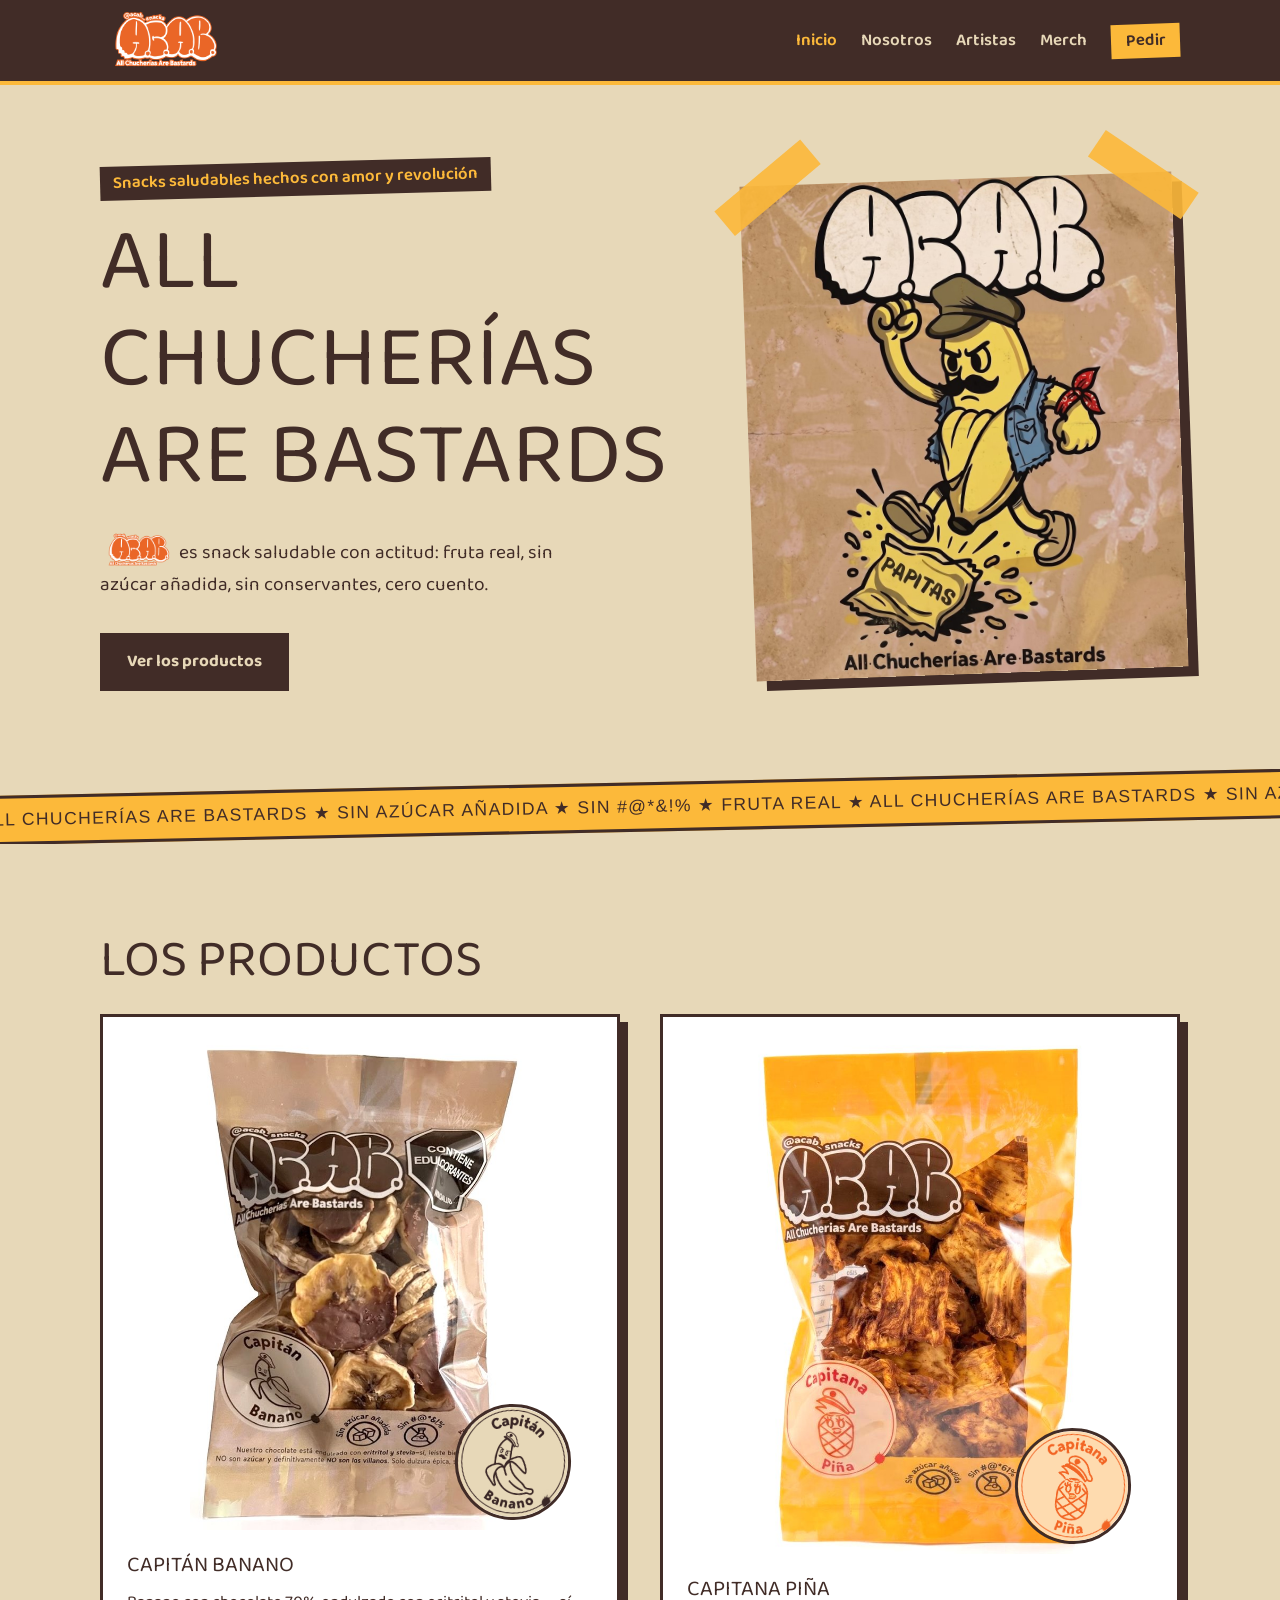
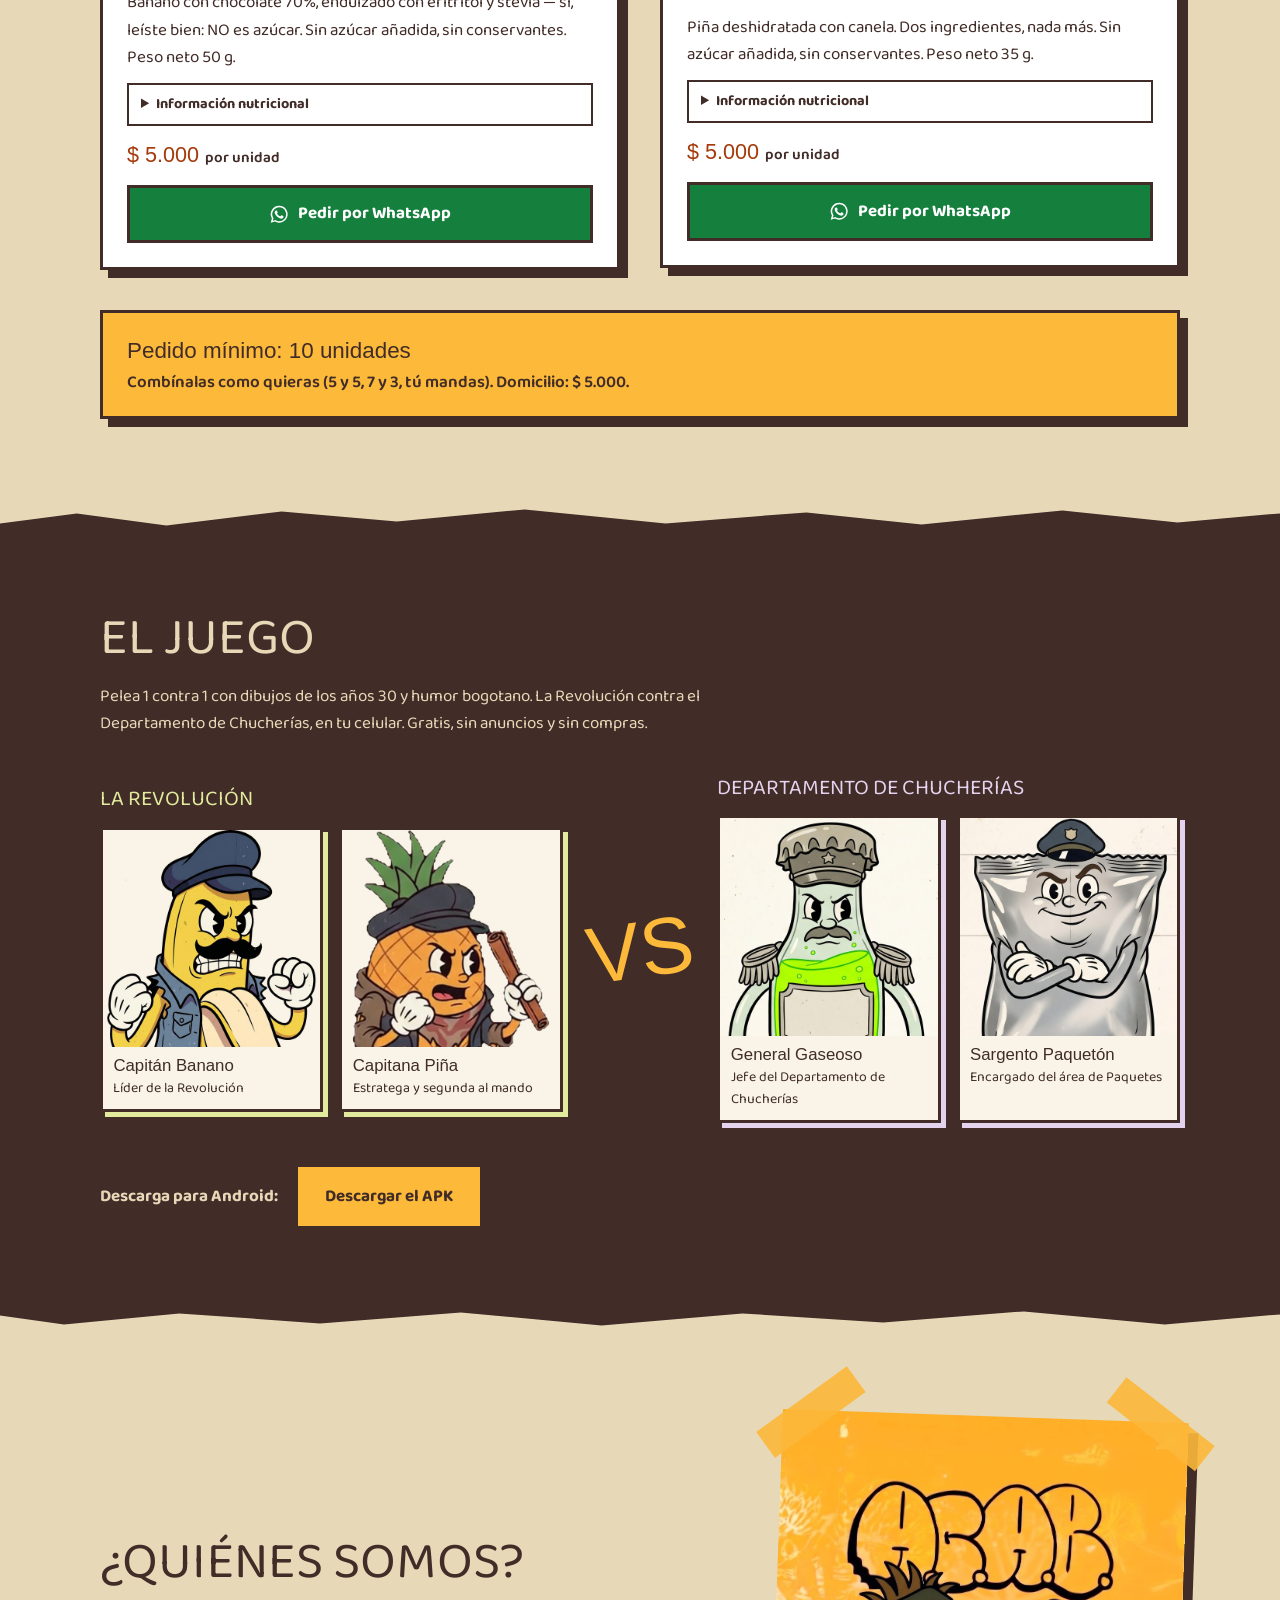
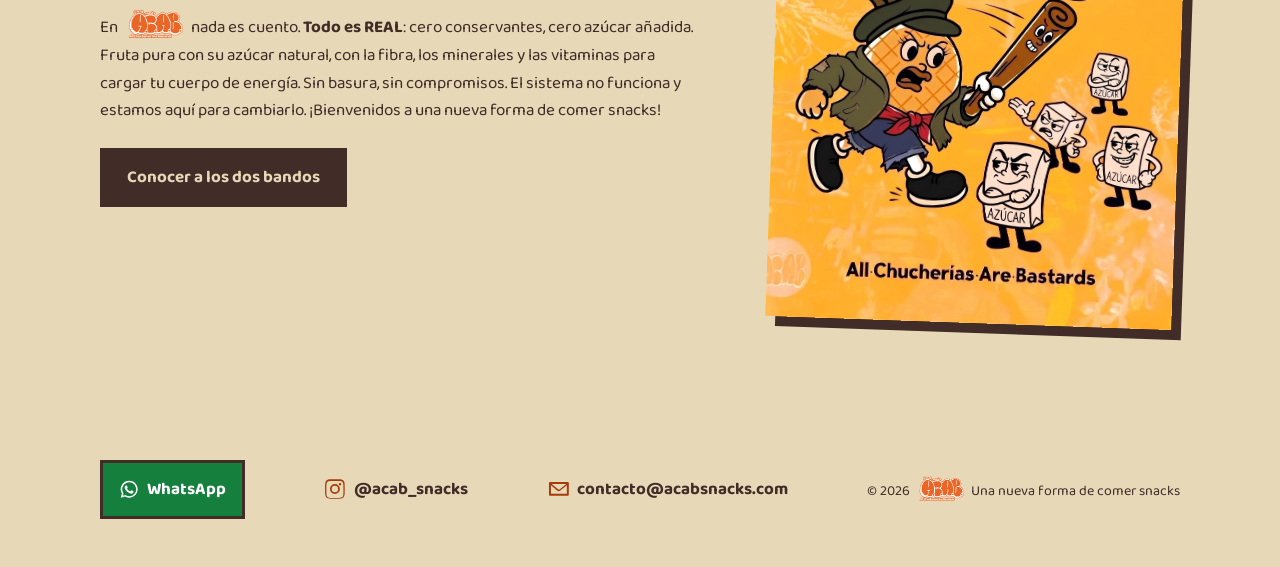
==== commit 7e9bf98a: "feat: publish the four-page site from the acab-revolucion monorepo Same content as web/ at acab-revo" ====
--- a/index.html
+++ b/index.html
@@ -3,185 +3,43 @@
 <head>
 <meta charset="utf-8">
 <meta name="viewport" content="width=device-width, initial-scale=1">
-<title>ACAB — All Chucherías Are Bastards | Snacks saludables</title>
+<title>ACAB: All Chucherías Are Bastards | Snacks saludables</title>
 <meta name="description" content="ACAB: snacks saludables con actitud. Fruta real, sin azúcar añadida, cero cuento. Pide por WhatsApp.">
 <link rel="icon" href="assets/img/logo.png" type="image/png">
-
-<!-- Open Graph / vista previa al compartir el link (WhatsApp, Instagram...) -->
 <meta property="og:type" content="website">
-<meta property="og:title" content="ACAB - Snacks saludables">
+<meta property="og:title" content="ACAB: All Chucherías Are Bastards | Snacks saludables">
 <meta property="og:description" content="ACAB: snacks saludables con actitud. Fruta real, sin azúcar añadida, cero cuento. Pide por WhatsApp.">
-<meta property="og:image" content="https://acabsnacks.com/assets/img/logo.png">
+<meta property="og:image" content="https://acabsnacks.com/assets/img/poster-banano.jpg">
 <meta property="og:url" content="https://acabsnacks.com/">
 <meta name="twitter:card" content="summary_large_image">
-
-<!-- ============================================================
-  DATOS EDITABLES POR LOS DUEÑOS:
-  - WHATSAPP: constante en el <script> al final.
-  - PRECIOS: los <p class="precio"> y la .nota-pedido (cambian en 2027).
-  - Colores: variables :root. Fuente de todo lo demás: brand/.
-  - Dominio: acabsnacks.com (archivo CNAME en la raíz del repo).
-============================================================ -->
-
 <link rel="preconnect" href="https://fonts.googleapis.com">
 <link rel="preconnect" href="https://fonts.gstatic.com" crossorigin>
 <link href="https://fonts.googleapis.com/css2?family=Permanent+Marker&family=Baloo+2:wght@400;600;700&display=swap" rel="stylesheet">
-
-<style>
-  :root{
-    /* Colores de marca (muestreados de brand/: logo y empaques) */
-    --tinta:   #412C27;   /* marrón chocolate (logo empaque) */
-    --papel:   #E7D8B8;   /* crema (sello Capitán Banano) */
-    --tape:    #FCB93A;   /* amarillo piña */
-    --acento:  #EA6627;   /* naranja logo */
-    --wa:      #1fa855;   /* verde WhatsApp */
-  }
-  *{ box-sizing:border-box; margin:0; padding:0; }
-  html{ scroll-behavior:smooth; }
-  section[id]{ scroll-margin-top:130px; } /* altura del header pegajoso */
-  body{
-    font-family:"Baloo 2", system-ui, sans-serif;
-    background:var(--papel);
-    color:var(--tinta);
-    line-height:1.6;
-    overflow-x:hidden; /* la cinta rotada sobresale del viewport */
-  }
-  h1,h2,.display{ font-family:"Permanent Marker", "Baloo 2", sans-serif; line-height:1.1; text-transform:uppercase; }
-  a{ color:inherit; }
-  :focus-visible{ outline:3px solid var(--acento); outline-offset:3px; }
-  .wrap{ max-width:960px; margin:0 auto; padding:0 1.25rem; }
-  .acab-inline{ height:2.1em; width:auto; vertical-align:-.65em; }
-
-  /* ---------- header ---------- */
-  header{
-    position:sticky; top:0; z-index:10;
-    background:var(--tinta); color:var(--papel);
-    border-bottom:4px solid var(--tape);
-  }
-  header .wrap{ display:flex; align-items:center; justify-content:space-between; padding:.75rem 1.25rem; }
-  .logo img{ display:block; height:100px; width:auto; padding:.4rem 0; }
-  @media (max-width:560px){
-    .logo img{ height:56px; }
-    nav{ gap:.75rem; }
-    nav a{ font-size:.85rem; }
-  }
-  nav{ display:flex; gap:1.25rem; align-items:center; }
-  nav a{ text-decoration:none; font-weight:600; font-size:.95rem; }
-  nav a:hover{ color:var(--tape); }
-
-  /* ---------- hero ---------- */
-  .hero{ padding:5rem 0 4rem; }
-  .hero .wrap{ display:grid; grid-template-columns:1.3fr 1fr; gap:2.5rem; align-items:center; }
-  @media (max-width:700px){ .hero .wrap{ grid-template-columns:1fr; } }
-  .hero .eyebrow{
-    display:inline-block; background:var(--tinta); color:var(--tape);
-    font-weight:600; font-size:.85rem; letter-spacing:.15em; text-transform:uppercase;
-    text-align:center; padding:.25rem .75rem; margin-bottom:1.5rem; transform:rotate(-1.5deg);
-  }
-  .hero h1{ font-size:clamp(2.4rem, 7vw, 4.5rem); max-width:14ch; }
-  .hero h1 span{ color:var(--acento); }
-  .hero p{ max-width:52ch; margin:1.5rem 0 2rem; font-size:1.1rem; }
-  .btn{
-    display:inline-block; text-decoration:none; font-weight:600;
-    background:var(--tinta); color:var(--papel);
-    padding:.9rem 1.6rem; border:3px solid var(--tinta);
-  }
-  .btn:hover{ background:var(--papel); color:var(--tinta); }
-
-  /* ---------- cinta marquee (elemento firma) ---------- */
-  .tape{
-    background:var(--tape); color:var(--tinta);
-    border-top:3px solid var(--tinta); border-bottom:3px solid var(--tinta);
-    transform:rotate(-1.2deg) scale(1.02);
-    overflow:hidden; white-space:nowrap; padding:.5rem 0 .5rem 1.5rem;
-    font-family:"Permanent Marker",sans-serif; text-transform:uppercase; font-size:1rem; letter-spacing:.08em;
-  }
-  .tape span{ display:inline-block; animation:cinta 55s linear infinite; }
-  @keyframes cinta{ from{transform:translateX(0)} to{transform:translateX(-50%)} }
-  @media (prefers-reduced-motion: reduce){
-    .tape span{ animation:none; }
-    html{ scroll-behavior:auto; }
-  }
-
-  /* ---------- productos ---------- */
-  .productos{ padding:5rem 0; }
-  .productos h2, .nosotros h2{ font-size:clamp(1.8rem,4vw,2.6rem); margin-bottom:2.5rem; }
-  .grid{ display:grid; grid-template-columns:1fr 1fr; gap:2rem; align-items:start; }
-  @media (max-width:700px){ .grid{ grid-template-columns:1fr; } }
-  .producto{
-    border:3px solid var(--tinta); background:#fff;
-    display:flex; flex-direction:column;
-    box-shadow:8px 8px 0 var(--tinta);
-  }
-  .producto > img{
-    aspect-ratio:1; width:65%; max-width:260px; object-fit:cover;
-    margin:1.5rem auto 0; border-radius:50%;
-    border:3px solid var(--tinta);
-  }
-  .producto .info{ padding:1.5rem; display:flex; flex-direction:column; gap:.75rem; flex:1; }
-  .producto h3{ font-family:"Permanent Marker",sans-serif; text-transform:uppercase; font-size:1.3rem; }
-  .precio{ font-family:"Permanent Marker",sans-serif; color:var(--acento); font-size:1.2rem; margin-top:auto; }
-  .precio small{ font-family:"Baloo 2",sans-serif; color:var(--tinta); font-weight:600; font-size:.75em; }
-
-  /* etiqueta nutricional desplegable */
-  .nutri{ font-size:.85rem; border:2px solid var(--tinta); }
-  .nutri summary{ cursor:pointer; font-weight:600; padding:.5rem .75rem; }
-  .nutri[open] summary{ border-bottom:2px solid var(--tinta); }
-  .nutri > div{ padding:.5rem .75rem .75rem; }
-  .nutri table{ width:100%; border-collapse:collapse; margin:.25rem 0 .5rem; }
-  .nutri td, .nutri th{ padding:.15rem 0; border-bottom:1px solid #d9cfb5; text-align:left; }
-  .nutri td:nth-child(2), .nutri th:nth-child(2),
-  .nutri td:nth-child(3), .nutri th:nth-child(3){ text-align:right; white-space:nowrap; }
-
-  .nota-pedido{
-    margin-top:2rem; padding:1.25rem 1.5rem;
-    background:var(--tape); border:3px solid var(--tinta);
-    box-shadow:8px 8px 0 var(--tinta); font-weight:600;
-  }
-  .nota-pedido strong{ display:block; font-family:"Permanent Marker",sans-serif; font-size:1.35rem; font-weight:400; }
-  .btn-wa{
-    display:flex; align-items:center; justify-content:center; gap:.5rem;
-    text-decoration:none; font-weight:600;
-    background:var(--wa); color:#fff; padding:.85rem 1rem;
-    border:3px solid var(--tinta);
-  }
-  .btn-wa:hover{ filter:brightness(1.1); }
-  .btn-wa svg{ width:1.2em; height:1.2em; fill:currentColor; }
-
-  /* ---------- nosotros ---------- */
-  .nosotros{ background:var(--tinta); color:var(--papel); padding:5rem 0; }
-  .nosotros .wrap{ display:grid; grid-template-columns:1.4fr 1fr; gap:2.5rem; align-items:center; }
-  @media (max-width:700px){ .nosotros .wrap{ grid-template-columns:1fr; } }
-  .nosotros h2 span{ color:var(--tape); }
-  .nosotros p{ max-width:60ch; font-size:1.05rem; }
-  .sticker{
-    width:100%; max-width:320px; justify-self:center;
-    border:3px solid var(--tinta); box-shadow:8px 8px 0 var(--tape);
-    transform:rotate(2deg);
-  }
-  .sticker--izq{ transform:rotate(-2deg); box-shadow:8px 8px 0 var(--acento); }
-
-  /* instagram footer */
-  .ig{ display:inline-flex; align-items:center; gap:.45rem; font-weight:700; font-size:1.15rem; text-decoration:none; }
-  .ig:hover{ color:var(--acento); }
-  .ig svg{ width:1.5em; height:1.5em; fill:var(--acento); }
-
-  /* ---------- footer ---------- */
-  footer{ padding:3rem 0; }
-  footer .wrap{ display:flex; flex-wrap:wrap; gap:1rem; justify-content:space-between; align-items:center; }
-  footer small{ color:#6b6250; }
-</style>
+<link rel="stylesheet" href="estilos.css">
 </head>
 <body>
 
+<!-- Encabezado y pie se repiten a mano en las 4 páginas (sitio sin build): un cambio va en todas. -->
 <header>
   <div class="wrap">
-    <a class="logo" href="#"><img src="assets/img/logo.png" alt="ACAB — All Chucherías Are Bastards"></a>
-    <nav>
-      <a href="#productos">Productos</a>
-      <a href="#nosotros">Nosotros</a>
-      <a href="#" data-wa data-msg="Hola, quiero hacer un pedido de 10 unidades: 5 Capitán Banano y 5 Capitana Piña">Pedir</a>
+    <a class="logo" href="index.html"><img src="assets/img/logo.png" width="768" height="412" alt="ACAB, All Chucherías Are Bastards. Ir al inicio"></a>
+    <nav class="nav-ancha" aria-label="Principal">
+        <a href="index.html" aria-current="page">Inicio</a>
+        <a href="nosotros.html">Nosotros</a>
+        <a href="artistas.html">Artistas</a>
+        <a href="merch.html">Merch</a>
+        <a class="nav-pedir" href="#" data-wa data-msg="Hola, quiero hacer un pedido de 10 unidades: 5 Capitán Banano y 5 Capitana Piña">Pedir</a>
     </nav>
+    <details class="nav-movil">
+      <summary>Menú</summary>
+      <nav aria-label="Principal, móvil">
+        <a href="index.html" aria-current="page">Inicio</a>
+        <a href="nosotros.html">Nosotros</a>
+        <a href="artistas.html">Artistas</a>
+        <a href="merch.html">Merch</a>
+        <a class="nav-pedir" href="#" data-wa data-msg="Hola, quiero hacer un pedido de 10 unidades: 5 Capitán Banano y 5 Capitana Piña">Pedir</a>
+      </nav>
+    </details>
   </div>
 </header>
 
@@ -189,28 +47,31 @@
   <section class="hero">
     <div class="wrap">
       <div>
-        <p class="eyebrow">Snacks saludables · Hechos con amor y revolución</p>
-        <h1>All Chucherías Are <span>Bastards</span></h1>
-        <p><img class="acab-inline" src="assets/img/logo.png" alt="ACAB"> es snack
-        saludable con actitud: fruta real, sin azúcar añadida, sin conservantes, cero cuento.</p>
-        <a class="btn" href="#productos">Ver los productos ↓</a>
-      </div>
-      <img class="sticker sticker--izq" src="assets/img/capitan-banano-post.jpg"
-        alt="Capitán Banano aplastando una bolsa de papitas">
-    </div>
-  </section>
-
-  <div class="tape" aria-hidden="true">
+        <p class="eyebrow">Snacks saludables hechos con amor y revolución</p>
+        <h1>All Chucherías Are Bastards</h1>
+        <p class="bajada"><img class="acab-inline" src="assets/img/logo.png" width="768" height="412" alt="ACAB"> es snack saludable con actitud: fruta real, sin azúcar añadida, sin conservantes, cero cuento.</p>
+        <a class="btn" href="#productos">Ver los productos</a>
+      </div>
+      <div class="cartel cartel--izq">
+        <img src="assets/img/poster-banano.jpg" width="1046" height="1200" alt="Póster de ACAB: Capitán Banano, con gorra y chaleco de jean, pisa una bolsa de papitas">
+      </div>
+    </div>
+  </section>
+
+  <div class="tape-marco" aria-hidden="true"><div class="tape">
     <span>ALL CHUCHERÍAS ARE BASTARDS ★ SIN AZÚCAR AÑADIDA ★ SIN #@*&amp;!% ★ FRUTA REAL ★ ALL CHUCHERÍAS ARE BASTARDS ★ SIN AZÚCAR AÑADIDA ★ SIN #@*&amp;!% ★ FRUTA REAL ★ ALL CHUCHERÍAS ARE BASTARDS ★ SIN AZÚCAR AÑADIDA ★ SIN #@*&amp;!% ★ FRUTA REAL ★ ALL CHUCHERÍAS ARE BASTARDS ★ SIN AZÚCAR AÑADIDA ★ SIN #@*&amp;!% ★ FRUTA REAL ★&nbsp;</span>
-  </div>
-
-  <section class="productos" id="productos">
+  </div></div>
+
+  <section class="seccion" id="productos">
     <div class="wrap">
       <h2>Los productos</h2>
       <div class="grid">
 
         <article class="producto">
-          <img src="assets/img/sello-banano.png" alt="Sello de Capitán Banano: un banano con gorra de capitán y bigote">
+          <div class="foto-marco">
+            <img class="foto-producto" src="assets/img/producto-banano.jpg" width="640" height="928" loading="lazy" alt="Bolsa de Capitán Banano, 50 g: rodajas de banano con chocolate vistas por la ventana del empaque kraft">
+            <img class="sello-producto" src="assets/img/sello-banano.png" width="576" height="576" alt="Sello de Capitán Banano: un banano con gorra de capitán y bigote">
+          </div>
           <div class="info">
             <h3>Capitán Banano</h3>
             <p>Banano con chocolate 70%, endulzado con eritritol y stevia — sí, leíste
@@ -248,7 +109,10 @@
         </article>
 
         <article class="producto">
-          <img src="assets/img/sello-pina.png" alt="Sello de Capitana Piña: una piña con gorra de capitana">
+          <div class="foto-marco">
+            <img class="foto-producto" src="assets/img/producto-pina.jpg" width="640" height="974" loading="lazy" alt="Bolsa de Capitana Piña, 35 g: trozos de piña deshidratada con canela vistos por la ventana del empaque naranja">
+            <img class="sello-producto" src="assets/img/sello-pina.png" width="576" height="576" alt="Sello de Capitana Piña: una piña con gorra de capitana">
+          </div>
           <div class="info">
             <h3>Capitana Piña</h3>
             <p>Piña deshidratada con canela. Dos ingredientes, nada más. Sin azúcar
@@ -293,25 +157,60 @@
     </div>
   </section>
 
-  <section class="nosotros" id="nosotros">
+  <section class="oscura" id="juego">
     <div class="wrap">
+      <h2>El juego</h2>
+      <p class="texto juego-intro">Pelea 1 contra 1 con dibujos de los años 30 y humor bogotano. La Revolución contra el Departamento de Chucherías, en tu celular. Gratis, sin anuncios y sin compras.</p>
+      <div class="cartelera">
+        <div class="bando-col col-rev">
+          <h3>La Revolución</h3>
+          <div class="dupla">
+            <article class="luchador">
+              <img src="assets/img/retrato-banano.jpg" width="560" height="560" loading="lazy" alt="Retrato de Capitán Banano">
+              <div><strong>Capitán Banano</strong><span>Líder de la Revolución</span></div>
+            </article>
+            <article class="luchador">
+              <img src="assets/img/retrato-pina.jpg" width="560" height="560" loading="lazy" alt="Retrato de Capitana Piña">
+              <div><strong>Capitana Piña</strong><span>Estratega y segunda al mando</span></div>
+            </article>
+          </div>
+        </div>
+        <div class="vs" aria-hidden="true">VS</div>
+        <div class="bando-col col-depto">
+          <h3>Departamento de Chucherías</h3>
+          <div class="dupla">
+            <article class="luchador">
+              <img src="assets/img/retrato-gaseoso.jpg" width="560" height="560" loading="lazy" alt="Retrato de General Gaseoso">
+              <div><strong>General Gaseoso</strong><span>Jefe del Departamento de Chucherías</span></div>
+            </article>
+            <article class="luchador">
+              <img src="assets/img/retrato-paqueton.jpg" width="560" height="560" loading="lazy" alt="Retrato de Sargento Paquetón">
+              <div><strong>Sargento Paquetón</strong><span>Encargado del área de Paquetes</span></div>
+            </article>
+          </div>
+        </div>
+      </div>
+      <p class="descarga"><strong>Descarga para Android:</strong> <span class="proximamente" data-apk>Próximamente</span></p>
+    </div>
+  </section>
+
+  <section class="seccion" id="nosotros">
+    <div class="wrap dos-col">
       <div>
-        <h2>¿Quiénes <span>somos</span>?</h2>
-        <p>En <img class="acab-inline" src="assets/img/logo.png" alt="ACAB"> nada es
-        cuento. <strong>Todo es REAL</strong>: cero conservantes, cero azúcar añadida.
-        Fruta pura con su azúcar natural, con la fibra, los minerales y las vitaminas
-        para cargar tu cuerpo de energía. Sin basura, sin compromisos. El sistema no
-        funciona y estamos aquí para cambiarlo. ¡Bienvenidos a una nueva forma de
-        comer snacks!</p>
-      </div>
-      <img class="sticker" src="assets/img/capitana-pina.jpg" alt="Capitana Piña persiguiendo cubos de azúcar con un bate de canela">
+        <h2>¿Quiénes somos?</h2>
+        <p class="texto">En <img class="acab-inline" src="assets/img/logo.png" width="768" height="412" alt="ACAB"> nada es cuento. <strong>Todo es REAL</strong>: cero conservantes, cero azúcar añadida. Fruta pura con su azúcar natural, con la fibra, los minerales y las vitaminas para cargar tu cuerpo de energía. Sin basura, sin compromisos. El sistema no funciona y estamos aquí para cambiarlo. ¡Bienvenidos a una nueva forma de comer snacks!</p>
+        <a class="btn" href="nosotros.html">Conocer a los dos bandos</a>
+      </div>
+      <div class="cartel">
+        <img src="assets/img/poster-pina.jpg" width="961" height="1200" loading="lazy" alt="Póster de ACAB: Capitana Piña persigue cubos de azúcar con un bate de canela">
+      </div>
     </div>
   </section>
 </main>
 
 <footer>
   <div class="wrap">
-    <a class="btn-wa" href="#" data-wa data-msg="Hola, quiero hacer un pedido de 10 unidades: 5 Capitán Banano y 5 Capitana Piña" style="display:inline-flex">
+    <a class="btn-wa btn-inline" href="#" data-wa data-msg="Hola, quiero hacer un pedido de 10 unidades: 5 Capitán Banano y 5 Capitana Piña">
       <svg viewBox="0 0 24 24" aria-hidden="true"><path d="M12 2a10 10 0 0 0-8.6 15.1L2 22l5-1.3A10 10 0 1 0 12 2Zm0 18.2a8.2 8.2 0 0 1-4.2-1.2l-.3-.2-3 .8.8-2.9-.2-.3A8.2 8.2 0 1 1 12 20.2Zm4.5-6.1c-.2-.1-1.5-.7-1.7-.8s-.4-.1-.6.1-.6.8-.8 1-.3.2-.5.1a6.7 6.7 0 0 1-2-1.2 7.5 7.5 0 0 1-1.4-1.7c-.1-.2 0-.4.1-.5l.4-.4.2-.4a.5.5 0 0 0 0-.4c0-.1-.6-1.4-.8-1.9s-.4-.4-.6-.4h-.5a1 1 0 0 0-.7.3 2.9 2.9 0 0 0-.9 2.1 5 5 0 0 0 1 2.7 11.4 11.4 0 0 0 4.4 3.9 14.8 14.8 0 0 0 1.5.5 3.6 3.6 0 0 0 1.6.1 2.7 2.7 0 0 0 1.7-1.2 2.1 2.1 0 0 0 .2-1.2c-.1-.1-.2-.2-.4-.3Z"/></svg>
       WhatsApp
     </a>
@@ -323,17 +222,11 @@
       <svg viewBox="0 0 24 24" aria-hidden="true"><path d="M3 5h18a1 1 0 0 1 1 1v12a1 1 0 0 1-1 1H3a1 1 0 0 1-1-1V6a1 1 0 0 1 1-1Zm1.8 2 6.7 5.5a1 1 0 0 0 1.2 0L19.4 7H4.8ZM4 8.4V17h16V8.4l-6.5 5.3a2.8 2.8 0 0 1-3.4 0L4 8.4Z"/></svg>
       contacto@acabsnacks.com
     </a>
-    <small>© 2026 <img class="acab-inline" src="assets/img/logo.png" alt="ACAB"> · Una nueva forma de comer snacks</small>
+    <small>© 2026 <img class="acab-inline" src="assets/img/logo.png" width="768" height="412" alt="ACAB"> Una nueva forma de comer snacks</small>
   </div>
 </footer>
 
-<script>
-  // Código de país + número, sin "+" ni espacios.
-  const WHATSAPP = "573124931789";
-  document.querySelectorAll("[data-wa]").forEach(a => {
-    a.href = `https://wa.me/${WHATSAPP}?text=${encodeURIComponent(a.dataset.msg)}`;
-  });
-</script>
+<script src="sitio.js"></script>
 
 </body>
 </html>
--- a/estilos.css
+++ b/estilos.css
@@ -0,0 +1,258 @@
+/* ACAB: hoja compartida por las 4 páginas. Colores editables en :root. */
+:root{
+  /* Marca (muestreados del logo y los empaques; fuentes en gestion/marca) */
+  --tinta:#412C27;
+  --papel:#E7D8B8;
+  --tape:#FCB93A;
+  --acento:#EA6627;
+  --acento-texto:#A53B0B;  /* naranja legible sobre blanco y papel */
+  --wa:#15803D;
+  /* Bandos (muestreados de sus sellos) */
+  --rev-fondo:#E2EA9E;
+  --rev-tinta:#1B4A23;
+  --depto-fondo:#E3D3EE;
+  --depto-tinta:#26103F;
+}
+*{ box-sizing:border-box; margin:0; padding:0; }
+html{ scroll-behavior:smooth; }
+section[id]{ scroll-margin-top:100px; }
+body{
+  font-family:"Baloo 2", system-ui, sans-serif;
+  background:var(--papel); color:var(--tinta);
+  line-height:1.6; font-size:1.0625rem;
+}
+img{ max-width:100%; height:auto; display:block; }
+h1,h2,h3,.display{ font-family:"Permanent Marker","Baloo 2",sans-serif; font-weight:400; line-height:1.1; text-transform:uppercase; }
+h1{ font-size:clamp(2.75rem,7.2vw,5.5rem); }
+h2{ font-size:clamp(2rem,5vw,3.25rem); }
+h3{ font-size:1.35rem; }
+a{ color:inherit; }
+:focus-visible{ outline:3px solid var(--acento); outline-offset:3px; }
+.wrap{ max-width:1120px; margin:0 auto; padding:0 1.25rem; }
+.acab-inline{ display:inline; height:2.1em; width:auto; vertical-align:-.65em; }
+.texto{ max-width:60ch; }
+
+/* ---------- encabezado y navegación ---------- */
+header{ position:sticky; top:0; z-index:10; background:var(--tinta); color:var(--papel); border-bottom:4px solid var(--tape); }
+header .wrap{ display:flex; align-items:center; justify-content:space-between; padding-block:.4rem; }
+.logo img{ height:68px; width:auto; }
+.nav-ancha{ display:flex; gap:1.5rem; align-items:center; }
+.nav-ancha a, .nav-movil a{ text-decoration:none; font-weight:600; }
+.nav-ancha a:hover{ color:var(--tape); }
+[aria-current="page"]{ color:var(--tape); text-decoration:underline wavy var(--tape) 2px; text-underline-offset:6px; }
+.nav-pedir{ background:var(--tape); color:var(--tinta) !important; padding:.2rem .9rem; transform:rotate(-2deg); }
+
+.nav-movil{ display:none; }
+.nav-movil summary{
+  list-style:none; cursor:pointer; font-weight:700;
+  border:2px solid var(--tape); color:var(--tape); padding:.25rem .9rem;
+}
+.nav-movil summary::-webkit-details-marker{ display:none; }
+.nav-movil summary::after{ content:" +"; }
+.nav-movil[open] summary::after{ content:" ×"; }
+.nav-movil nav{
+  position:absolute; left:0; right:0; top:100%;
+  background:var(--tinta); border-bottom:4px solid var(--tape);
+  display:flex; flex-direction:column; padding:.5rem 1.25rem 1rem;
+}
+.nav-movil nav a{ padding:.65rem 0; font-size:1.2rem; }
+.nav-movil .nav-pedir{ align-self:flex-start; padding:.3rem 1.1rem; margin-top:.4rem; }
+@media (max-width:720px){
+  .nav-ancha{ display:none; }
+  .nav-movil{ display:block; }
+  .logo img{ height:52px; }
+}
+
+/* ---------- botones ---------- */
+.btn{
+  display:inline-block; text-decoration:none; font-weight:700;
+  background:var(--tinta); color:var(--papel);
+  padding:.8rem 1.5rem; border:3px solid var(--tinta);
+}
+.btn:hover{ background:transparent; color:var(--tinta); }
+.btn-wa{
+  display:flex; align-items:center; justify-content:center; gap:.5rem;
+  text-decoration:none; font-weight:700;
+  background:var(--wa); color:#fff; padding:.8rem 1rem; border:3px solid var(--tinta);
+}
+.btn-wa:hover{ filter:brightness(1.15); }
+.btn-wa svg{ width:1.2em; height:1.2em; fill:currentColor; flex:none; }
+.btn-claro{ background:var(--tape); color:var(--tinta); border-color:var(--tape); }
+.btn-claro:hover{ background:transparent; color:var(--tape); }
+.btn-inline{ display:inline-flex; }
+
+/* ---------- cartel pegado: la pieza firma ---------- */
+.cartel{ position:relative; justify-self:center; width:100%; max-width:440px; transform:rotate(2deg); }
+.cartel img{ width:100%; box-shadow:10px 10px 0 var(--tinta); }
+.cartel::before, .cartel::after{
+  content:""; position:absolute; z-index:1; width:112px; height:32px;
+  background:var(--tape); opacity:.9; top:-14px;
+}
+.cartel::before{ left:-28px; transform:rotate(-38deg); }
+.cartel::after{ right:-28px; transform:rotate(36deg); }
+.cartel--izq{ transform:rotate(-2deg); }
+
+/* ---------- inicio ---------- */
+.hero{ padding:clamp(2.5rem,6vw,5rem) 0 clamp(3rem,6vw,5rem); }
+.hero .wrap{ display:grid; grid-template-columns:minmax(0,1.15fr) minmax(0,.85fr); gap:clamp(2rem,5vw,4rem); align-items:center; }
+.hero .eyebrow{
+  display:inline-block; background:var(--tinta); color:var(--tape);
+  font-weight:600; padding:.2rem .8rem; margin-bottom:1.25rem; transform:rotate(-1.5deg);
+}
+.hero h1{ overflow-wrap:break-word; }
+.hero p.bajada{ max-width:46ch; margin:1.5rem 0 2rem; font-size:1.2rem; }
+@media (max-width:820px){
+  .hero .wrap{ grid-template-columns:1fr; }
+  .cartel{ max-width:min(340px,92%); }
+  .cartel::before{ left:-14px; width:80px; }
+  .cartel::after{ right:-14px; width:80px; }
+  .cartel img{ box-shadow:6px 6px 0 var(--tinta); }
+}
+
+.tape-marco{ overflow:hidden; padding:.9rem 0; }
+.tape{
+  background:var(--tape); border-block:3px solid var(--tinta);
+  transform:rotate(-1.2deg) scale(1.03);
+  overflow:hidden; white-space:nowrap; padding:.45rem 0;
+  font-family:"Permanent Marker",sans-serif; letter-spacing:.08em;
+}
+.tape span{ display:inline-block; animation:cinta 55s linear infinite; }
+@keyframes cinta{ from{transform:translateX(0)} to{transform:translateX(-50%)} }
+
+.seccion{ padding:clamp(3rem,7vw,5.5rem) 0; }
+.seccion > .wrap > h2{ margin-bottom:1.5rem; }
+
+/* ---------- productos ---------- */
+.grid{ display:grid; grid-template-columns:1fr 1fr; gap:2.5rem; align-items:start; }
+@media (max-width:720px){ .grid{ grid-template-columns:1fr; } }
+.producto{ border:3px solid var(--tinta); background:#fff; display:flex; flex-direction:column; box-shadow:8px 8px 0 var(--tinta); }
+.foto-marco{ position:relative; width:75%; max-width:340px; margin:1.25rem auto 0; }
+.sello-producto{ position:absolute; right:-12%; bottom:2%; width:34%; border-radius:50%; border:3px solid var(--tinta); transform:rotate(8deg); }
+.producto .info{ padding:1.5rem; display:flex; flex-direction:column; gap:.75rem; flex:1; }
+.precio{ font-family:"Permanent Marker",sans-serif; color:var(--acento-texto); font-size:1.35rem; margin-top:auto; }
+.precio small{ font-family:"Baloo 2",sans-serif; color:var(--tinta); font-weight:600; font-size:.7em; }
+
+.nutri{ font-size:.9rem; border:2px solid var(--tinta); }
+.nutri summary{ cursor:pointer; font-weight:700; padding:.5rem .75rem; }
+.nutri[open] summary{ border-bottom:2px solid var(--tinta); }
+.nutri > div{ padding:.5rem .75rem .75rem; }
+.nutri table{ width:100%; border-collapse:collapse; margin:.25rem 0 .5rem; }
+.nutri td, .nutri th{ padding:.15rem 0; border-bottom:1px solid #d9cfb5; text-align:left; }
+.nutri td:nth-child(2), .nutri th:nth-child(2),
+.nutri td:nth-child(3), .nutri th:nth-child(3){ text-align:right; white-space:nowrap; }
+.foto-producto{ width:100%; }
+
+.nota-pedido{ margin-top:2.5rem; padding:1.25rem 1.5rem; background:var(--tape); border:3px solid var(--tinta); box-shadow:8px 8px 0 var(--tinta); font-weight:600; }
+.nota-pedido strong{ display:block; font-family:"Permanent Marker",sans-serif; font-size:1.4rem; font-weight:400; }
+
+/* ---------- sección oscura con borde rasgado ---------- */
+.oscura{
+  background:var(--tinta); color:var(--papel);
+  padding:clamp(4rem,8vw,6.5rem) 0;
+  clip-path:polygon(0 16px,6% 6px,13% 18px,22% 4px,31% 14px,41% 2px,52% 16px,63% 5px,72% 17px,83% 3px,92% 15px,100% 6px,
+                    100% calc(100% - 14px),91% calc(100% - 4px),80% calc(100% - 17px),69% calc(100% - 6px),58% calc(100% - 15px),47% calc(100% - 3px),36% calc(100% - 16px),25% calc(100% - 5px),14% calc(100% - 15px),5% calc(100% - 4px),0 calc(100% - 13px));
+}
+
+/* ---------- cartelera del juego ---------- */
+.juego-intro{ margin-bottom:2.5rem; }
+.cartelera{ display:grid; grid-template-columns:1fr auto 1fr; gap:1.5rem; align-items:center; }
+.vs{ font-family:"Permanent Marker",sans-serif; font-size:clamp(3rem,7vw,5rem); line-height:1; color:var(--tape); transform:rotate(-8deg); text-align:center; }
+.bando-col h3{ margin-bottom:.9rem; }
+.dupla{ display:grid; grid-template-columns:1fr 1fr; gap:1rem; }
+.luchador{ background:#F9F4E7; color:var(--tinta); border:3px solid var(--tinta); box-shadow:5px 5px 0 var(--borde,var(--tape)); }
+.luchador img{ width:100%; aspect-ratio:1; object-fit:cover; }
+.luchador div{ padding:.5rem .65rem .65rem; line-height:1.3; }
+.luchador strong{ display:block; font-family:"Permanent Marker",sans-serif; font-weight:400; font-size:1.05rem; }
+.luchador span{ font-size:.875rem; }
+.col-rev{ --borde:var(--rev-fondo); }
+.col-rev h3{ color:var(--rev-fondo); }
+.col-depto{ --borde:var(--depto-fondo); }
+.col-depto h3{ color:var(--depto-fondo); }
+.descarga{ margin-top:2.75rem; display:flex; flex-wrap:wrap; gap:.75rem 1.25rem; align-items:center; }
+.proximamente{ display:inline-block; background:var(--tape); color:var(--tinta); font-family:"Permanent Marker",sans-serif; padding:.5rem 1.1rem; transform:rotate(-1.5deg); }
+@media (max-width:820px){
+  .cartelera{ grid-template-columns:1fr; }
+}
+
+/* ---------- quiénes somos en inicio ---------- */
+.dos-col{ display:grid; grid-template-columns:1.2fr .8fr; gap:clamp(2rem,5vw,4rem); align-items:center; }
+.dos-col .btn{ margin-top:1.5rem; }
+.dos-col h2, .oscura h2{ margin-bottom:1rem; }
+@media (max-width:820px){ .dos-col{ grid-template-columns:1fr; } }
+
+/* ---------- nosotros ---------- */
+.cabeza{ padding:clamp(2.5rem,6vw,4.5rem) 0 clamp(2rem,5vw,3.5rem); }
+.cabeza h1{ margin-bottom:1.25rem; }
+.cabeza p{ font-size:1.15rem; }
+.frente{ display:flex; align-items:center; justify-content:center; gap:.5rem; }
+.frente img{ width:min(42%,190px); }
+.frente img:first-child{ transform:rotate(-6deg); }
+.frente img:last-child{ transform:rotate(6deg); }
+.frente .vs{ color:var(--acento-texto); font-size:clamp(2rem,5vw,3.25rem); }
+
+.bandos{ display:grid; grid-template-columns:1fr 1fr; }
+.bando{ padding:clamp(2.5rem,5vw,4rem) clamp(1.25rem,4vw,3.5rem); }
+.bando--rev{ background:var(--rev-fondo); color:var(--rev-tinta); }
+.bando--depto{ background:var(--depto-fondo); color:var(--depto-tinta); }
+.bando-cabeza{ margin-bottom:2rem; }
+.bando-cabeza h2{ font-size:clamp(1.6rem,3vw,2.25rem); margin-bottom:.35rem; }
+.bando-cabeza p{ line-height:1.35; }
+.ficha{ display:grid; grid-template-columns:140px 1fr; gap:1.1rem; align-items:start; }
+.ficha + .ficha{ margin-top:2.25rem; }
+.ficha-arte{ position:relative; }
+.ficha-arte > img:first-child{ border:3px solid currentColor; background:#F9F4E7; }
+.ficha-sello{ position:absolute; right:-14px; bottom:-14px; width:62px; transform:rotate(8deg); border-radius:50%; }
+.ficha-rango{ font-weight:700; line-height:1.3; margin:.2rem 0 .4rem; }
+.ficha p:last-child{ line-height:1.45; }
+@media (max-width:900px){ .bandos{ grid-template-columns:1fr; } }
+@media (max-width:420px){ .ficha{ grid-template-columns:104px 1fr; } .ficha-sello{ width:50px; } }
+
+/* ---------- artistas y merch ---------- */
+.tarjetas{ display:grid; grid-template-columns:repeat(auto-fill,minmax(min(100%,300px),1fr)); gap:2rem; }
+.tarjeta{ position:relative; overflow:hidden; background:#fff; border:3px solid var(--tinta); box-shadow:8px 8px 0 var(--tinta); }
+.tarjeta-arte{ aspect-ratio:1; display:grid; place-items:center; background:var(--rev-fondo); overflow:hidden; }
+.tarjeta-arte > img{ width:100%; height:100%; object-fit:cover; }
+.tarjeta:nth-child(2) .tarjeta-arte{ background:var(--tape); }
+.tarjeta:nth-child(3) .tarjeta-arte{ background:var(--depto-fondo); }
+.tarjeta-info{ padding:1rem 1.25rem 1.25rem; display:flex; flex-direction:column; gap:.5rem; }
+.tarjeta-info .precio{ margin:0; }
+.cinta-prox{
+  position:absolute; z-index:2; top:26px; right:-46px; width:210px;
+  background:var(--tinta); color:var(--tape); text-align:center;
+  font-family:"Permanent Marker",sans-serif; font-size:.85rem; padding:.2rem 0; transform:rotate(38deg);
+}
+.cta{ margin-top:2.75rem; display:flex; flex-wrap:wrap; gap:1rem; align-items:center; }
+
+/* Siluetas de merch, solo CSS */
+.sil-camiseta{
+  width:70%; aspect-ratio:1; background:var(--tinta); display:grid; place-items:center;
+  clip-path:polygon(32% 4%,42% 9%,58% 9%,68% 4%,100% 24%,86% 42%,76% 36%,76% 98%,24% 98%,24% 36%,14% 42%,0 24%);
+}
+.sil-camiseta img{ width:42%; margin-top:-8%; }
+.sil-tote{ position:relative; width:56%; aspect-ratio:1/1.1; margin-top:16%; background:var(--papel); border:3px solid var(--tinta); display:grid; place-items:center; }
+.sil-tote::before{
+  content:""; position:absolute; left:22%; right:22%; bottom:100%; height:44%;
+  border:6px solid var(--tinta); border-bottom:0; border-radius:50% 50% 0 0 / 80% 80% 0 0;
+}
+.sil-tote img{ width:70%; }
+.sil-stickers{ position:relative; width:78%; aspect-ratio:1; }
+.sil-stickers img{ position:absolute; width:50%; box-shadow:0 0 0 5px #fff; border-radius:50%; }
+.sil-stickers img:nth-child(1){ left:0; top:2%; transform:rotate(-10deg); }
+.sil-stickers img:nth-child(2){ right:0; top:8%; transform:rotate(9deg); }
+.sil-stickers img:nth-child(3){ left:25%; bottom:-4%; transform:rotate(-3deg); }
+.sil-arte{ width:72%; aspect-ratio:1; border:4px dashed var(--tinta); display:grid; place-items:center; text-align:center; font-family:"Permanent Marker",sans-serif; font-size:1.5rem; line-height:1.15; padding:.5rem; }
+
+/* ---------- pie ---------- */
+footer{ padding:3rem 0; }
+footer .wrap{ display:flex; flex-wrap:wrap; gap:1rem 1.75rem; justify-content:space-between; align-items:center; }
+.ig{ display:inline-flex; align-items:center; gap:.45rem; font-weight:700; text-decoration:none; overflow-wrap:anywhere; }
+.ig:hover{ color:var(--acento-texto); }
+.ig svg{ width:1.4em; height:1.4em; fill:var(--acento-texto); flex:none; }
+
+@media (prefers-reduced-motion:no-preference){
+  .btn,.btn-wa{ transition:background-color .15s,color .15s,filter .15s; }
+}
+@media (prefers-reduced-motion:reduce){
+  .tape span{ animation:none; }
+  html{ scroll-behavior:auto; }
+}
